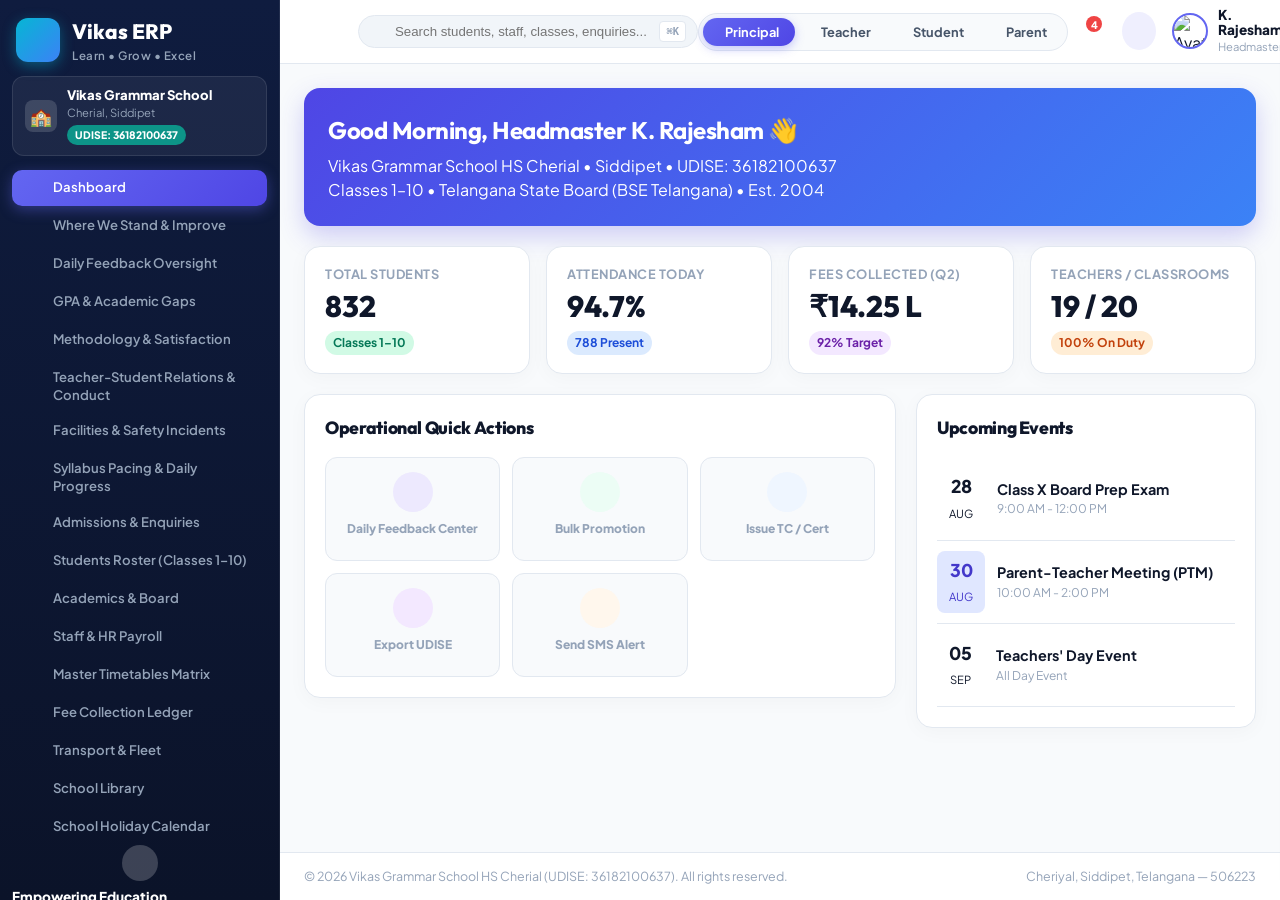
==== index.html @ a501b01e "feat: Add 11 institutional foundation pillars, daily multi-role feedback, and fix layout alignment" ====
<!DOCTYPE html>
<html lang="en">
<head>
  <meta charset="UTF-8">
  <meta name="viewport" content="width=device-width, initial-scale=1.0">
  <title>Vikas ERP — Vikas Grammar School HS Cherial</title>
  
  <!-- Modern Fonts: Outfit for Headings + Plus Jakarta Sans for UI -->
  <link rel="preconnect" href="https://fonts.googleapis.com">
  <link rel="preconnect" href="https://fonts.gstatic.com" crossorigin>
  <link href="https://fonts.googleapis.com/css2?family=Outfit:wght@500;600;700;800&family=Plus+Jakarta+Sans:wght@400;500;600;700;800&display=swap" rel="stylesheet">
  
  <!-- Lucide Icons -->
  <script src="https://unpkg.com/lucide@latest"></script>
  
  <!-- Custom Application Stylesheet -->
  <link rel="stylesheet" href="css/styles.css">
</head>
<body class="theme-light role-principal">

  <div class="app-container">

    <!-- LEFT SIDEBAR (DARK THEME ACCORDING TO MOCKUP) -->
    <aside class="sidebar" id="sidebar">
      
      <!-- BRAND LOGO HEADER -->
      <div class="sidebar-header">
        <div class="brand">
          <div class="brand-logo">
            <i data-lucide="graduation-cap"></i>
          </div>
          <div>
            <div class="brand-title">
              <span class="brand-name">Vikas ERP</span>
            </div>
            <div class="brand-sub">Learn • Grow • Excel</div>
          </div>
        </div>
      </div>

      <!-- SCHOOL PROFILE MINI CARD -->
      <div class="sidebar-school-card">
        <div style="display:flex; align-items:center; gap:10px;">
          <div class="school-avatar-icon">🏫</div>
          <div>
            <div class="school-card-title">Vikas Grammar School</div>
            <div class="school-card-sub">Cherial, Siddipet</div>
            <div class="school-udise-badge">UDISE: 36182100637</div>
          </div>
        </div>
      </div>

      <!-- SIDEBAR NAV LIST -->
      <div class="sidebar-menu">
        <ul class="nav-list" id="sidebarNavList">
          <!-- Dynamically Populated by js/app.js based on role -->
        </ul>
      </div>

      <!-- SIDEBAR BOTTOM WIDGET CARD -->
      <div class="sidebar-widget-banner">
        <div class="widget-banner-icon"><i data-lucide="graduation-cap"></i></div>
        <div class="widget-banner-title">Empowering Education</div>
        <div class="widget-banner-sub">For a Brighter Tomorrow</div>
      </div>

      <!-- SIDEBAR FOOTER THEME TOGGLE -->
      <div class="sidebar-footer">
        <div class="theme-toggle-pill">
          <button id="themeLightBtn" class="theme-btn active"><i data-lucide="sun"></i> Light</button>
          <button id="themeDarkBtn" class="theme-btn"><i data-lucide="moon"></i> Dark</button>
        </div>
      </div>

    </aside>

    <!-- MAIN WRAPPER -->
    <div class="main-wrapper">

      <!-- TOP NAVBAR -->
      <header class="top-navbar">
        <div class="nav-left">
          <button id="sidebarCollapseBtn" class="icon-btn" title="Toggle Menu">
            <i data-lucide="menu"></i>
          </button>
          
          <div class="search-bar">
            <i data-lucide="search" class="search-icon"></i>
            <input type="text" id="globalSearchInput" placeholder="Search students, staff, classes, enquiries..." autocomplete="off">
            <kbd class="kbd-badge">⌘K</kbd>
          </div>
        </div>

        <!-- CENTER ROLE PERSONALITY SWITCHER -->
        <div class="role-personality-pills">
          <button class="role-pill active" data-role="principal"><i data-lucide="user-check"></i> Principal</button>
          <button class="role-pill" data-role="teacher"><i data-lucide="presentation"></i> Teacher</button>
          <button class="role-pill" data-role="student"><i data-lucide="gamepad-2"></i> Student</button>
          <button class="role-pill" data-role="parent"><i data-lucide="heart"></i> Parent</button>
        </div>

        <div class="nav-right">
          <div style="position:relative;">
            <button class="icon-btn notif-btn" id="notifBtn" title="Notifications">
              <i data-lucide="bell"></i>
              <span class="badge-dot" id="notifBadgeDot">4</span>
            </button>

            <!-- NOTIFICATION DROPDOWN MENU -->
            <div class="notif-dropdown" id="notifDropdown">
              <div class="notif-header" style="padding:14px 16px; border-bottom:1px solid var(--border-color); display:flex; justify-content:space-between; align-items:center; background:var(--bg-card-sub);">
                <div style="display:flex; align-items:center; gap:8px;">
                  <i data-lucide="bell" style="color:var(--indigo); width:16px; height:16px;"></i>
                  <h4 style="font-size:0.9rem; font-weight:800; margin:0;">Notifications</h4>
                </div>
                <button id="markAllReadBtn" style="font-size:0.75rem; color:var(--indigo); font-weight:700; background:none; border:none; cursor:pointer;">Mark all read</button>
              </div>
              <div class="notif-body" id="notifList" style="max-height:360px; overflow-y:auto; padding:8px 0;">
                <!-- Populated dynamically by JS -->
              </div>
              <div style="padding:10px 16px; text-align:center; border-top:1px solid var(--border-color); background:var(--bg-card-sub);">
                <span style="font-size:0.75rem; color:var(--text-muted); font-weight:600;">Vikas Grammar School Live Feed</span>
              </div>
            </div>
          </div>

          <button class="icon-btn ai-toggle-btn" id="openAiDrawerBtn" title="Vikas AI Copilot" style="background:rgba(99,102,241,0.1); color:var(--indigo);">
            <i data-lucide="bot"></i>
          </button>

          <div class="user-pill" id="userProfilePill">
            <img src="https://images.unsplash.com/photo-1534528741775-53994a69daeb?auto=format&fit=crop&w=120&q=80" alt="Avatar" class="user-avatar" id="userAvatar">
            <div class="user-info">
              <span class="user-name" id="userName">K. Rajesham</span>
              <span class="user-role" id="userRole">Headmaster</span>
            </div>
          </div>
        </div>
      </header>

      <!-- MAIN CONTENT VIEWPORT -->
      <main class="content-viewport" id="contentViewport">
        <!-- Rendered dynamically by js/app.js -->
      </main>

      <!-- FOOTER -->
      <footer class="app-footer">
        <div class="footer-left">
          © 2026 Vikas Grammar School HS Cherial (UDISE: 36182100637). All rights reserved.
        </div>
        <div class="footer-right">
          Cheriyal, Siddipet, Telangana — 506223
        </div>
      </footer>

    </div>

    <!-- AI COPILOT SIDE DRAWER -->
    <div class="ai-drawer-overlay" id="aiDrawerOverlay"></div>
    <aside class="ai-drawer" id="aiDrawer">
      <div class="ai-drawer-header">
        <div class="ai-title">
          <i data-lucide="bot"></i>
          <div>
            <h3>Vikas School AI Assistant</h3>
            <span>Siddipet District Intelligence</span>
          </div>
        </div>
        <button id="closeAiDrawerBtn" class="icon-btn"><i data-lucide="x"></i></button>
      </div>

      <div class="ai-drawer-body" id="aiChatBody">
        <div class="ai-message assistant">
          <p>Namaste Headmaster K. Rajesham! How can I assist you with Vikas Grammar School Cherial operations today?</p>
        </div>
      </div>

      <div class="ai-drawer-footer">
        <form id="aiPromptForm" class="ai-form">
          <input type="text" id="aiPromptInput" placeholder="Ask AI about student records or attendance..." autocomplete="off">
          <button type="submit" class="ai-send-btn"><i data-lucide="send"></i></button>
        </form>
      </div>
    </aside>

  </div>

  <!-- LOGIN & ROLE IDENTIFICATION PORTAL OVERLAY -->
  <div class="login-modal-overlay" id="loginModalOverlay">
    <div class="login-modal-card">

      <!-- LEFT BRANDING BANNER -->
      <div class="login-branding-panel">
        <div class="login-brand-header">
          <div class="login-brand-logo">
            <i data-lucide="graduation-cap"></i>
          </div>
          <div>
            <h2>Vikas ERP</h2>
            <p>School Operating System</p>
          </div>
        </div>

        <div class="login-hero-card">
          <div class="school-tag">🏫 UDISE: 36182100637</div>
          <h3>Vikas Grammar School HS Cherial</h3>
          <p>Cheriyal, Siddipet District, Telangana — 506223</p>

          <div class="login-features-list">
            <div class="feature-item">
              <i data-lucide="shield-check"></i>
              <span>Smart Role Detection by Registered Email</span>
            </div>
            <div class="feature-item">
              <i data-lucide="users"></i>
              <span>4 Role Workspaces: Principal, Teacher, Student & Parent</span>
            </div>
            <div class="feature-item">
              <i data-lucide="sparkles"></i>
              <span>Instant Dashboard Workspace Authorization</span>
            </div>
          </div>
        </div>

        <div class="login-footer-info">
          <span>Board of Secondary Education, Telangana (BSE)</span>
        </div>
      </div>

      <!-- RIGHT FORM PANEL -->
      <div class="login-form-panel">
        <div class="login-form-header">
          <h3>Welcome Back 👋</h3>
          <p>Sign in to your Vikas Grammar School ERP Workspace</p>
        </div>

        <!-- QUICK DEMO ACCOUNTS SELECTOR -->
        <div class="quick-demo-accounts">
          <div class="quick-title"><i data-lucide="zap"></i> Quick Demo Accounts (Click to Autofill):</div>
          <div class="demo-chips-grid">
            <button type="button" class="demo-chip active" data-email="principal@vikas.edu.in">
              <span class="chip-icon">👑</span>
              <span class="chip-text">Principal</span>
            </button>
            <button type="button" class="demo-chip" data-email="teacher@vikas.edu.in">
              <span class="chip-icon">👩‍🏫</span>
              <span class="chip-text">Teacher</span>
            </button>
            <button type="button" class="demo-chip" data-email="student@vikas.edu.in">
              <span class="chip-icon">🎓</span>
              <span class="chip-text">Student</span>
            </button>
            <button type="button" class="demo-chip" data-email="parent@vikas.edu.in">
              <span class="chip-icon">👨‍👩‍👧</span>
              <span class="chip-text">Parent</span>
            </button>
          </div>
        </div>

        <form id="loginForm" class="login-form">

          <!-- EMAIL INPUT -->
          <div class="form-group">
            <label for="loginEmailInput">Registered Email Address</label>
            <div class="input-with-icon">
              <i data-lucide="mail"></i>
              <input type="email" id="loginEmailInput" placeholder="e.g. principal@vikas.edu.in"
                value="principal@vikas.edu.in" required autocomplete="email">
            </div>
          </div>

          <!-- REAL-TIME ROLE DETECTION & CONFIRMATION BOX -->
          <div class="role-detection-box" id="roleDetectionBox">
            <div class="detection-badge" id="detectionBadge">👑 Principal Command Center</div>
            <div class="user-preview">
              <img src="https://images.unsplash.com/photo-1534528741775-53994a69daeb?auto=format&fit=crop&w=120&q=80"
                alt="Avatar" id="detectionAvatar">
              <div class="user-details">
                <div class="detected-name" id="detectionName">K. Rajesham</div>
                <div class="detected-sub" id="detectionSub">Headmaster & School Administrator</div>
              </div>
            </div>
            <div class="detection-status" id="detectionStatus">
              <i data-lucide="check-circle-2"></i> Verified School Account • Auto-assigned to <strong>Principal</strong> workspace
            </div>
          </div>

          <!-- UNREGISTERED CUSTOM ROLE SELECTOR -->
          <div class="form-group custom-role-group" id="customRoleGroup" style="display:none;">
            <label>Unregistered Email — Choose Role to Sign In:</label>
            <div class="role-selector-radios">
              <label class="radio-chip"><input type="radio" name="customRole" value="principal" checked> <span>👑 Principal</span></label>
              <label class="radio-chip"><input type="radio" name="customRole" value="teacher"> <span>👩‍🏫 Teacher</span></label>
              <label class="radio-chip"><input type="radio" name="customRole" value="student"> <span>🎓 Student</span></label>
              <label class="radio-chip"><input type="radio" name="customRole" value="parent"> <span>👨‍👩‍👧 Parent</span></label>
            </div>
          </div>

          <!-- PASSWORD INPUT -->
          <div class="form-group">
            <label for="loginPasswordInput">Password / Security PIN</label>
            <div class="input-with-icon">
              <i data-lucide="lock"></i>
              <input type="password" id="loginPasswordInput" value="vikas2026" placeholder="Enter password" required>
              <button type="button" class="toggle-password-btn" id="togglePasswordBtn"><i data-lucide="eye"></i></button>
            </div>
          </div>

          <div class="form-options">
            <label class="checkbox-label">
              <input type="checkbox" checked id="rememberMeCheckbox">
              <span>Remember this account</span>
            </label>
            <a href="#" class="forgot-link" onclick="event.preventDefault(); showToast('Password reset guidance sent to registered email!');">Forgot Password?</a>
          </div>

          <!-- SUBMIT BUTTON -->
          <button type="submit" class="login-submit-btn" id="loginSubmitBtn">
            <span>Sign In to ERP Workspace</span>
            <i data-lucide="arrow-right"></i>
          </button>

        </form>
      </div>

    </div>
  </div>

  <!-- USER PROFILE DETAILS & EDIT MODAL OVERLAY -->
  <div class="profile-modal-overlay" id="profileModalOverlay">
    <div class="profile-modal-card">
      
      <!-- MODAL HEADER COVER -->
      <div class="profile-cover-banner">
        <button type="button" class="profile-close-btn" id="closeProfileModalBtn" title="Close Profile">
          <i data-lucide="x"></i>
        </button>
        <div class="profile-cover-badge">🏫 Vikas Grammar School HS Cherial</div>
      </div>

      <!-- PROFILE HEADER INFO -->
      <div class="profile-header-main">
        <div class="profile-avatar-wrapper">
          <img src="https://images.unsplash.com/photo-1534528741775-53994a69daeb?auto=format&fit=crop&w=120&q=80" alt="Profile Avatar" id="modalProfileAvatar">
          <span class="avatar-edit-badge" title="Profile Avatar Photo"><i data-lucide="camera"></i></span>
        </div>
        <div class="profile-title-block">
          <div style="display:flex; align-items:center; gap:10px;">
            <h2 id="modalProfileName">K. Rajesham</h2>
            <span class="badge-role-tag" id="modalProfileRoleBadge">👑 Principal</span>
          </div>
          <p id="modalProfileDesignation">Headmaster & School Administrator</p>
          <div class="profile-meta-tags">
            <span id="modalProfileEmailTag"><i data-lucide="mail"></i> principal@vikas.edu.in</span>
            <span id="modalProfilePhoneTag"><i data-lucide="phone"></i> +91 98480 99887</span>
            <span id="modalProfileIdTag"><i data-lucide="id-card"></i> ID: EMP-VG-001</span>
          </div>
        </div>
      </div>

      <!-- PROFILE FORM BODY -->
      <form id="profileForm" class="profile-form-body">
        
        <div class="profile-form-grid">
          
          <div class="profile-form-group">
            <label for="profileNameInput">Full Name</label>
            <div class="input-with-icon">
              <i data-lucide="user"></i>
              <input type="text" id="profileNameInput" required placeholder="Enter full name">
            </div>
          </div>

          <div class="profile-form-group">
            <label for="profileEmailInput">Official Email Address</label>
            <div class="input-with-icon">
              <i data-lucide="mail"></i>
              <input type="email" id="profileEmailInput" required placeholder="Enter official email">
            </div>
          </div>

          <div class="profile-form-group">
            <label for="profilePhoneInput">Contact Phone Number</label>
            <div class="input-with-icon">
              <i data-lucide="phone"></i>
              <input type="text" id="profilePhoneInput" required placeholder="Enter phone number">
            </div>
          </div>

          <div class="profile-form-group">
            <label for="profileIdInput" id="profileIdLabel">Roll Number / Employee ID</label>
            <div class="input-with-icon">
              <i data-lucide="id-card"></i>
              <input type="text" id="profileIdInput" placeholder="Enter ID or Roll No">
            </div>
          </div>

          <div class="profile-form-group">
            <label for="profilePenInput">PEN ID / State Reg. Reference</label>
            <div class="input-with-icon">
              <i data-lucide="file-text"></i>
              <input type="text" id="profilePenInput" placeholder="Enter PEN ID">
            </div>
          </div>

          <div class="profile-form-group">
            <label for="profileClassInput">Class / Department / Workspace</label>
            <div class="input-with-icon">
              <i data-lucide="book-open"></i>
              <input type="text" id="profileClassInput" placeholder="Enter class or department">
            </div>
          </div>

          <div class="profile-form-group">
            <label for="profileBloodGroupInput">Blood Group</label>
            <div class="input-with-icon">
              <i data-lucide="heart"></i>
              <input type="text" id="profileBloodGroupInput" placeholder="e.g. O+, B+, A+">
            </div>
          </div>

          <div class="profile-form-group">
            <label for="profileEmergencyInput">Emergency Contact Details</label>
            <div class="input-with-icon">
              <i data-lucide="shield-alert"></i>
              <input type="text" id="profileEmergencyInput" placeholder="Enter emergency contact name & phone">
            </div>
          </div>

          <div class="profile-form-group full-width">
            <label for="profileAddressInput">Residential Address</label>
            <div class="input-with-icon">
              <i data-lucide="map-pin"></i>
              <input type="text" id="profileAddressInput" placeholder="Enter residential address">
            </div>
          </div>

          <div class="profile-form-group full-width">
            <label for="profileAvatarInput">Profile Picture Image URL</label>
            <div class="input-with-icon">
              <i data-lucide="image"></i>
              <input type="url" id="profileAvatarInput" placeholder="Enter image URL for avatar">
            </div>
          </div>

        </div>

        <div class="profile-modal-footer">
          <button type="button" class="btn-cancel" id="cancelProfileBtn">Cancel</button>
          <button type="submit" class="btn-save-profile" id="saveProfileBtn">
            <i data-lucide="check"></i> Save Profile Details
          </button>
        </div>

      </form>

    </div>
  </div>

  <script src="js/data.js"></script>
  <script src="js/app.js"></script>
</body>
</html>
---- css/styles.css ----
/* ==========================================================================
   EDUPULSE SCHOOL OS v4.0 — VIKAS ERP EXACT MATCH STYLESHEET
   Matches exact mockup image layout, colors, dark sidebar & typography
   UDISE Code: 36182100637 | Vikas Grammar School HS Cherial, Telangana
   ========================================================================== */

:root {
  --bg-app: #f8fafc;
  --bg-sidebar: #0f1c3f;
  --bg-card: #ffffff;
  --bg-card-sub: #f8fafc;
  --bg-input: #f1f5f9;
  --border-color: #e2e8f0;
  --border-focus: #6366f1;

  --text-primary: #0f172a;
  --text-secondary: #475569;
  --text-muted: #94a3b8;

  --indigo: #6366f1;
  --indigo-dark: #4f46e5;
  --purple: #a855f7;
  --cyan: #06b6d4;
  --emerald: #10b981;
  --amber: #f59e0b;
  --rose: #ef4444;

  --shadow-sm: 0 1px 3px rgba(0, 0, 0, 0.05);
  --shadow-card: 0 4px 20px rgba(0, 0, 0, 0.03);
  --shadow-lg: 0 10px 30px rgba(0, 0, 0, 0.12);

  --radius-sm: 8px;
  --radius-md: 12px;
  --radius-lg: 16px;
  --radius-xl: 20px;
}

body.theme-dark {
  --bg-app: #090d16;
  --bg-sidebar: #0b1328;
  --bg-card: #111827;
  --bg-card-sub: #1f2937;
  --bg-input: #1f2937;
  --border-color: rgba(255, 255, 255, 0.08);

  --text-primary: #ffffff;
  --text-secondary: #cbd5e1;
  --text-muted: #64748b;

  --shadow-card: 0 4px 20px rgba(0, 0, 0, 0.3);
}

/* STRICT RESET */
*, *::before, *::after {
  margin: 0;
  padding: 0;
  box-sizing: border-box;
}

html, body {
  width: 100%;
  height: 100%;
  overflow-x: hidden;
}

body {
  font-family: 'Plus Jakarta Sans', system-ui, -apple-system, sans-serif;
  background-color: var(--bg-app);
  color: var(--text-primary);
  line-height: 1.5;
  -webkit-font-smoothing: antialiased;
}

button {
  -webkit-appearance: none;
  appearance: none;
  background: transparent;
  border: none;
  outline: none;
  font-family: inherit;
  cursor: pointer;
  color: inherit;
}

h1, h2, h3, h4, h5, h6 {
  font-family: 'Outfit', sans-serif;
  font-weight: 700;
  letter-spacing: -0.02em;
}

/* APP CONTAINER LAYOUT */
.app-container {
  display: flex;
  min-height: 100vh;
  width: 100%;
  overflow-x: hidden;
  position: relative;
}

/* SIDEBAR (DARK THEME EXACT MATCH) */
.sidebar {
  width: 280px;
  min-width: 280px;
  height: 100vh;
  background: linear-gradient(180deg, #0f1c3f 0%, #0b1329 100%);
  color: #ffffff;
  border-right: 1px solid rgba(255, 255, 255, 0.08);
  display: flex;
  flex-direction: column;
  justify-content: space-between;
  padding: 16px 12px;
  position: fixed;
  top: 0;
  left: 0;
  z-index: 100;
  overflow-y: auto;
  transition: transform 0.3s ease;
}

.sidebar.collapsed {
  transform: translateX(-280px);
}

.sidebar-header {
  margin-bottom: 12px;
  padding: 0 4px;
}

.brand {
  display: flex;
  align-items: center;
  gap: 12px;
}

.brand-logo {
  width: 44px;
  height: 44px;
  border-radius: 12px;
  background: linear-gradient(135deg, #06b6d4 0%, #3b82f6 100%);
  display: flex;
  align-items: center;
  justify-content: center;
  color: white;
  box-shadow: 0 4px 14px rgba(6, 182, 212, 0.4);
  font-size: 1.3rem;
}

.brand-title {
  display: flex;
  align-items: center;
  gap: 6px;
}

.brand-name {
  font-family: 'Outfit', sans-serif;
  font-weight: 800;
  font-size: 1.3rem;
  color: #ffffff;
}

.brand-sub {
  font-size: 0.72rem;
  color: #94a3b8;
  font-weight: 600;
  letter-spacing: 0.5px;
}

/* SIDEBAR SCHOOL PROFILE CARD */
.sidebar-school-card {
  background: rgba(255, 255, 255, 0.06);
  border: 1px solid rgba(255, 255, 255, 0.1);
  border-radius: var(--radius-md);
  padding: 10px 12px;
  margin-bottom: 14px;
}

.school-avatar-icon {
  width: 32px;
  height: 32px;
  border-radius: 8px;
  background: rgba(255, 255, 255, 0.15);
  display: flex;
  align-items: center;
  justify-content: center;
  font-size: 1.1rem;
}

.school-card-title {
  font-size: 0.82rem;
  font-weight: 800;
  color: #ffffff;
  line-height: 1.2;
}

.school-card-sub {
  font-size: 0.7rem;
  color: #94a3b8;
  margin-top: 1px;
}

.school-udise-badge {
  display: inline-block;
  font-size: 0.65rem;
  font-weight: 800;
  background: #0d9488;
  color: #ffffff;
  padding: 2px 8px;
  border-radius: 10px;
  margin-top: 4px;
}

/* SIDEBAR MENU & NAV LIST */
.sidebar-menu {
  flex: 1;
}

.nav-list {
  list-style: none;
  display: flex;
  flex-direction: column;
  gap: 2px;
}

.nav-btn {
  width: 100%;
  display: flex;
  align-items: flex-start;
  padding: 8px 12px;
  border-radius: 10px;
  background: transparent;
  border: none;
  color: #94a3b8;
  font-size: 0.83rem;
  font-weight: 600;
  cursor: pointer;
  transition: all 0.15s ease;
  text-align: left;
}

.nav-btn-left {
  display: flex;
  align-items: flex-start;
  gap: 11px;
  width: 100%;
  text-align: left;
}

.nav-btn-left i,
.nav-btn-left svg {
  width: 18px;
  height: 18px;
  min-width: 18px;
  min-height: 18px;
  color: #94a3b8;
  flex-shrink: 0;
  margin-top: 2px;
}

.nav-btn-left span {
  font-size: 0.82rem;
  line-height: 1.35;
  text-align: left;
  word-break: normal;
  white-space: normal;
  flex: 1;
}

.nav-btn:hover {
  background: rgba(255, 255, 255, 0.08);
  color: #ffffff;
}

.nav-btn.active {
  background: linear-gradient(135deg, #6366f1 0%, #4f46e5 100%);
  color: #ffffff !important;
  box-shadow: 0 4px 14px rgba(99, 102, 241, 0.4);
}

.nav-btn.active svg, .nav-btn.active i {
  color: #ffffff !important;
}
}

/* SIDEBAR BOTTOM WIDGET BANNER */
.sidebar-widget-banner {
  background: linear-gradient(135deg, #059669 0%, #0d9488 100%);
  border-radius: var(--radius-md);
  padding: 14px;
  margin: 14px 0 10px 0;
  color: #ffffff;
  box-shadow: 0 4px 14px rgba(16, 185, 129, 0.25);
  text-align: center;
}

.widget-banner-icon {
  width: 36px;
  height: 36px;
  border-radius: 50%;
  background: rgba(255, 255, 255, 0.2);
  display: flex;
  align-items: center;
  justify-content: center;
  margin: 0 auto 6px auto;
}

.widget-banner-title {
  font-weight: 800;
  font-size: 0.85rem;
}

.widget-banner-sub {
  font-size: 0.7rem;
  opacity: 0.85;
}

/* SIDEBAR FOOTER */
.sidebar-footer {
  padding-top: 8px;
  border-top: 1px solid rgba(255, 255, 255, 0.08);
}

.theme-toggle-pill {
  background: rgba(255, 255, 255, 0.08);
  padding: 3px;
  border-radius: 20px;
  display: flex;
  align-items: center;
}

.theme-btn {
  flex: 1;
  padding: 6px 10px;
  border-radius: 16px;
  font-size: 0.75rem;
  font-weight: 700;
  color: #94a3b8;
  display: flex;
  align-items: center;
  justify-content: center;
  gap: 6px;
  transition: all 0.2s ease;
}

.theme-btn.active {
  background: #ffffff;
  color: #0f172a;
  box-shadow: var(--shadow-sm);
}

/* MAIN WRAPPER */
.main-wrapper {
  margin-left: 280px;
  width: calc(100% - 280px);
  min-height: 100vh;
  display: flex;
  flex-direction: column;
  background-color: var(--bg-app);
  transition: margin-left 0.3s ease, width 0.3s ease;
  overflow-x: hidden;
}

.main-wrapper.expanded {
  margin-left: 0;
  width: 100%;
}

/* TOP NAVBAR */
.top-navbar {
  height: 64px;
  background-color: var(--bg-card);
  border-bottom: 1px solid var(--border-color);
  display: flex;
  align-items: center;
  justify-content: space-between;
  padding: 0 24px;
  width: 100%;
  flex-shrink: 0;
  position: relative;
  z-index: 10;
}

.nav-left {
  display: flex;
  align-items: center;
  gap: 16px;
}

.icon-btn {
  width: 38px;
  height: 38px;
  border-radius: 50%;
  display: flex;
  align-items: center;
  justify-content: center;
  color: var(--text-secondary);
  transition: background-color 0.15s ease;
  position: relative;
}

.icon-btn:hover {
  background-color: var(--bg-card-sub);
}

/* SEARCH BAR */
.search-bar {
  position: relative;
  width: 340px;
  display: flex;
  align-items: center;
}

.search-bar input {
  width: 100%;
  background-color: var(--bg-input);
  border: 1px solid var(--border-color);
  border-radius: 20px;
  padding: 8px 36px 8px 36px;
  color: var(--text-primary);
  font-size: 0.83rem;
  outline: none;
  transition: all 0.2s ease;
}

.search-bar input:focus {
  border-color: var(--indigo);
  box-shadow: 0 0 0 3px rgba(99, 102, 241, 0.15);
}

.search-icon {
  position: absolute;
  left: 12px;
  width: 16px;
  height: 16px;
  color: var(--text-muted);
}

.kbd-badge {
  position: absolute;
  right: 12px;
  background: var(--bg-card);
  border: 1px solid var(--border-color);
  border-radius: 4px;
  padding: 2px 6px;
  font-size: 0.65rem;
  color: var(--text-muted);
  font-weight: 700;
}

/* ROLE PERSONALITY SWITCHER PILLS */
.role-personality-pills {
  background-color: var(--bg-card-sub);
  padding: 4px;
  border-radius: 24px;
  display: flex;
  gap: 4px;
  border: 1px solid var(--border-color);
}

.role-pill {
  padding: 6px 16px;
  border-radius: 20px;
  font-size: 0.8rem;
  font-weight: 700;
  color: var(--text-secondary);
  display: flex;
  align-items: center;
  gap: 6px;
  transition: all 0.2s ease;
}

.role-pill.active {
  background: linear-gradient(135deg, #6366f1 0%, #4f46e5 100%);
  color: white;
  box-shadow: 0 3px 10px rgba(99, 102, 241, 0.35);
}

.nav-right {
  display: flex;
  align-items: center;
  gap: 16px;
}

.badge-dot {
  position: absolute;
  top: 4px;
  right: 4px;
  background-color: #ef4444;
  color: white;
  font-size: 0.65rem;
  font-weight: 800;
  width: 16px;
  height: 16px;
  border-radius: 50%;
  display: flex;
  align-items: center;
  justify-content: center;
}

.user-pill {
  display: flex;
  align-items: center;
  gap: 10px;
}

.user-avatar {
  width: 36px;
  height: 36px;
  border-radius: 50%;
  object-fit: cover;
  border: 2px solid var(--indigo);
}

.user-info {
  display: flex;
  flex-direction: column;
}

.user-name {
  font-size: 0.85rem;
  font-weight: 800;
  line-height: 1.1;
  color: var(--text-primary);
}

.user-role {
  font-size: 0.7rem;
  color: var(--text-muted);
}

/* CONTENT VIEWPORT */
.content-viewport {
  flex: 1;
  padding: 24px;
}

/* STATS GRID & METRIC CARDS */
.stats-grid-4 {
  display: grid;
  grid-template-columns: repeat(auto-fit, minmax(210px, 1fr));
  gap: 16px;
  margin-bottom: 20px;
}

.stat-card {
  background-color: var(--bg-card);
  border: 1px solid var(--border-color);
  border-radius: 16px;
  padding: 18px 20px;
  display: flex;
  flex-direction: column;
  justify-content: space-between;
  box-shadow: var(--shadow-card);
  transition: transform 0.2s ease, box-shadow 0.2s ease;
}

.stat-card:hover {
  transform: translateY(-2px);
  box-shadow: var(--shadow-lg);
}

.stat-title {
  font-size: 0.8rem;
  font-weight: 700;
  color: var(--text-muted);
  text-transform: uppercase;
  letter-spacing: 0.5px;
  margin-bottom: 4px;
}

.stat-value {
  font-family: 'Outfit', sans-serif;
  font-size: 1.85rem;
  font-weight: 800;
  color: var(--text-primary);
  line-height: 1.1;
  margin: 2px 0 8px 0;
}

.trend-badge {
  display: inline-flex;
  align-items: center;
  gap: 4px;
  font-size: 0.75rem;
  font-weight: 700;
  padding: 3px 8px;
  border-radius: 12px;
  width: fit-content;
}

.trend-up-green { background: #d1fae5; color: #047857; }
.trend-up-blue { background: #dbeafe; color: #1d4ed8; }
.trend-purple { background: #f3e8ff; color: #6b21a8; }
.trend-orange { background: #ffedd5; color: #c2410c; }

/* HERO CARD & QUICK ACTIONS */
.hero-school-card {
  background: linear-gradient(135deg, #4f46e5 0%, #3b82f6 100%);
  color: white;
  border-radius: 16px;
  padding: 24px;
  margin-bottom: 20px;
  box-shadow: 0 10px 25px rgba(79, 70, 229, 0.25);
}

.dashboard-main-grid {
  display: grid;
  grid-template-columns: 1fr 340px;
  gap: 20px;
  margin-bottom: 20px;
}

@media (max-width: 1100px) {
  .dashboard-main-grid {
    grid-template-columns: 1fr;
  }
}

.quick-cards-grid {
  display: grid;
  grid-template-columns: repeat(5, 1fr);
  gap: 12px;
}

@media (max-width: 1300px) {
  .quick-cards-grid {
    grid-template-columns: repeat(auto-fit, minmax(130px, 1fr));
  }
}

.quick-action-card {
  background: var(--bg-card-sub);
  border: 1px solid var(--border-color);
  border-radius: 12px;
  padding: 14px;
  display: flex;
  flex-direction: column;
  align-items: center;
  justify-content: center;
  gap: 8px;
  cursor: pointer;
  transition: all 0.2s ease;
}

.quick-action-card:hover {
  background: var(--bg-card);
  border-color: var(--indigo);
  transform: translateY(-2px);
}

.quick-icon-box {
  width: 40px;
  height: 40px;
  border-radius: 50%;
  display: flex;
  align-items: center;
  justify-content: center;
}

.quick-title {
  font-size: 0.78rem;
  font-weight: 700;
  color: var(--text-primary);
  text-align: center;
}

/* PANEL CARDS & METRIC TILES */
.panel-card {
  background-color: var(--bg-card);
  border: 1px solid var(--border-color);
  border-radius: 16px;
  padding: 20px;
  box-shadow: var(--shadow-card);
  position: relative;
}


.panel-header {
  display: flex;
  align-items: center;
  justify-content: space-between;
  margin-bottom: 16px;
}

.panel-title {
  font-size: 1.1rem;
  font-weight: 800;
  color: var(--text-primary);
}

/* BADGES & PILLS */
.badge {
  display: inline-flex;
  align-items: center;
  gap: 4px;
  padding: 4px 10px;
  border-radius: 20px;
  font-size: 0.75rem;
  font-weight: 700;
}

.badge-indigo { background-color: #e0e7ff; color: #4338ca; }
.badge-success { background-color: #d1fae5; color: #047857; }
.badge-warning { background-color: #fef3c7; color: #b45309; }
.badge-danger { background-color: #fee2e2; color: #b91c1c; }
.badge-info { background-color: #e0f2fe; color: #0369a1; }

/* DATA TABLES */
.table-container {
  width: 100%;
  overflow-x: auto;
}

.data-table {
  width: 100%;
  border-collapse: collapse;
  text-align: left;
  font-size: 0.88rem;
}

.data-table th {
  padding: 12px 14px;
  color: var(--text-muted);
  font-size: 0.78rem;
  font-weight: 700;
  text-transform: uppercase;
  background-color: var(--bg-card-sub);
  border-bottom: 1px solid var(--border-color);
}

.data-table td {
  padding: 12px 14px;
  border-bottom: 1px solid var(--border-color);
  vertical-align: middle;
}

.data-table tr:last-child td {
  border-bottom: none;
}

/* FOOTER */
.app-footer {
  padding: 14px 24px;
  border-top: 1px solid var(--border-color);
  background-color: var(--bg-card);
  font-size: 0.78rem;
  color: var(--text-muted);
  display: flex;
  justify-content: space-between;
  align-items: center;
}

/* NOTIFICATION DROPDOWN */
.notif-dropdown {
  position: absolute;
  top: 50px;
  right: 0;
  width: 380px;
  max-width: calc(100vw - 32px);
  background-color: var(--bg-card);
  border: 1px solid var(--border-color);
  border-radius: var(--radius-lg);
  box-shadow: 0 10px 30px rgba(0, 0, 0, 0.15);
  z-index: 500;
  display: none;
  overflow: hidden;
  animation: fadeIn 0.2s ease;
}

.notif-dropdown.active {
  display: block;
}

.notif-item {
  padding: 12px 16px;
  border-bottom: 1px solid var(--border-color);
  display: flex;
  gap: 12px;
  align-items: flex-start;
  transition: background-color 0.15s ease;
  cursor: pointer;
  width: 100%;
  box-sizing: border-box;
}

.notif-item:hover {
  background-color: var(--bg-card-sub);
}

.notif-item.unread {
  background-color: rgba(99, 102, 241, 0.05);
}

.notif-item-icon {
  width: 34px;
  height: 34px;
  border-radius: 50%;
  display: flex;
  align-items: center;
  justify-content: center;
  flex-shrink: 0;
}

.notif-item-content {
  flex: 1;
  min-width: 0; /* CRITICAL FOR FLEXBOX TEXT WRAPPING */
  word-wrap: break-word;
  overflow-wrap: break-word;
}

.notif-item-title {
  font-size: 0.85rem;
  font-weight: 700;
  color: var(--text-primary);
  margin-bottom: 2px;
  white-space: normal;
  word-break: break-word;
  line-height: 1.3;
}

.notif-item-msg {
  font-size: 0.78rem;
  color: var(--text-secondary);
  line-height: 1.4;
  white-space: normal;
  word-break: break-word;
}

.notif-item-time {
  font-size: 0.7rem;
  color: var(--text-muted);
  margin-top: 4px;
}


/* ==========================================================================
   LOGIN & PROFILE MODALS — MOBILE RESPONSIVE SCROLLING
   ========================================================================== */

.login-modal-overlay,
.profile-modal-overlay {
  position: fixed;
  top: 0;
  left: 0;
  width: 100vw;
  height: 100vh;
  background: rgba(15, 23, 42, 0.8);
  backdrop-filter: blur(8px);
  -webkit-backdrop-filter: blur(8px);
  z-index: 9999;
  display: flex;
  align-items: center;
  justify-content: center;
  padding: 20px 14px;
  overflow-y: auto; /* MANDATORY FOR MOBILE SCROLLING */
  -webkit-overflow-scrolling: touch;
  opacity: 0;
  visibility: hidden;
  transition: opacity 0.25s ease, visibility 0.25s ease;
}

.login-modal-overlay.active,
.profile-modal-overlay.active {
  opacity: 1;
  visibility: visible;
}

.login-modal-card {
  width: 100%;
  max-width: 920px;
  max-height: 90vh;
  background: var(--bg-card);
  border: 1px solid var(--border-color);
  border-radius: 24px;
  box-shadow: 0 25px 50px -12px rgba(0, 0, 0, 0.35);
  display: flex;
  overflow: hidden;
  margin: auto; /* Allows smooth vertical centering and scrolling */
}

/* LOGIN BRANDING PANEL */
.login-branding-panel {
  width: 40%;
  background: linear-gradient(180deg, #0f1c3f 0%, #0b1329 100%);
  color: white;
  padding: 32px 24px;
  display: flex;
  flex-direction: column;
  justify-content: space-between;
}

.login-brand-header {
  display: flex;
  align-items: center;
  gap: 12px;
}

.login-brand-logo {
  width: 44px;
  height: 44px;
  border-radius: 12px;
  background: linear-gradient(135deg, #06b6d4 0%, #3b82f6 100%);
  display: flex;
  align-items: center;
  justify-content: center;
  font-size: 1.3rem;
  color: white;
}

.login-hero-card {
  background: rgba(255, 255, 255, 0.06);
  border: 1px solid rgba(255, 255, 255, 0.12);
  border-radius: 16px;
  padding: 20px;
  margin: 20px 0;
}

.school-tag {
  font-size: 0.72rem;
  font-weight: 800;
  background: #0d9488;
  color: white;
  padding: 3px 10px;
  border-radius: 12px;
  display: inline-block;
  margin-bottom: 8px;
}

.login-hero-card h3 {
  font-size: 1.1rem;
  font-weight: 800;
  color: white;
  margin-bottom: 4px;
}

.login-hero-card p {
  font-size: 0.75rem;
  color: #94a3b8;
  margin-bottom: 16px;
}

.login-features-list {
  display: flex;
  flex-direction: column;
  gap: 10px;
}

.feature-item {
  display: flex;
  align-items: center;
  gap: 8px;
  font-size: 0.78rem;
  color: #cbd5e1;
}

.login-footer-info {
  font-size: 0.7rem;
  color: #64748b;
}

/* LOGIN FORM PANEL */
.login-form-panel {
  width: 60%;
  padding: 32px;
  overflow-y: auto; /* SCROLLING INSIDE FORM ON DESKTOP */
}

.login-form-header h3 {
  font-size: 1.5rem;
  font-weight: 800;
  color: var(--text-primary);
}

.login-form-header p {
  font-size: 0.85rem;
  color: var(--text-muted);
  margin-bottom: 20px;
}

/* QUICK DEMO ACCOUNTS */
.quick-demo-accounts {
  background: var(--bg-card-sub);
  border: 1px solid var(--border-color);
  border-radius: 14px;
  padding: 12px;
  margin-bottom: 20px;
}

.quick-title {
  font-size: 0.75rem;
  font-weight: 800;
  color: var(--text-muted);
  margin-bottom: 8px;
  display: flex;
  align-items: center;
  gap: 6px;
}

.demo-chips-grid {
  display: grid;
  grid-template-columns: repeat(4, 1fr);
  gap: 6px;
}

.demo-chip {
  padding: 8px 6px;
  border-radius: 10px;
  background: var(--bg-card);
  border: 1px solid var(--border-color);
  display: flex;
  align-items: center;
  justify-content: center;
  gap: 4px;
  font-size: 0.75rem;
  font-weight: 700;
  color: var(--text-secondary);
  cursor: pointer;
  transition: all 0.15s ease;
}

.demo-chip:hover, .demo-chip.active {
  border-color: var(--indigo);
  background: #e0e7ff;
  color: #4338ca;
}

/* FORM GROUPS */
.form-group {
  margin-bottom: 16px;
}

.form-group label {
  display: block;
  font-size: 0.82rem;
  font-weight: 700;
  color: var(--text-primary);
  margin-bottom: 6px;
}

.input-with-icon {
  position: relative;
  display: flex;
  align-items: center;
}

.input-with-icon i {
  position: absolute;
  left: 14px;
  width: 18px;
  height: 18px;
  color: var(--text-muted);
}

.input-with-icon input {
  width: 100%;
  padding: 12px 14px 12px 42px;
  border-radius: 12px;
  border: 1px solid var(--border-color);
  background: var(--bg-input);
  color: var(--text-primary);
  font-size: 0.88rem;
  font-weight: 600;
  outline: none;
  transition: border-color 0.2s ease;
}

.input-with-icon input:focus {
  border-color: var(--indigo);
}

.toggle-password-btn {
  position: absolute;
  right: 12px;
  background: none;
  border: none;
  color: var(--text-muted);
  cursor: pointer;
}

/* ROLE DETECTION BOX */
.role-detection-box {
  background: #f5f3ff;
  border: 1px solid #ddd6fe;
  border-radius: 14px;
  padding: 14px;
  margin-bottom: 16px;
}

.detection-badge {
  font-size: 0.78rem;
  font-weight: 800;
  color: #6d28d9;
  margin-bottom: 8px;
}

.user-preview {
  display: flex;
  align-items: center;
  gap: 12px;
  margin-bottom: 8px;
}

.user-preview img {
  width: 40px;
  height: 40px;
  border-radius: 50%;
  object-fit: cover;
  border: 2px solid #6366f1;
}

.detected-name {
  font-size: 0.9rem;
  font-weight: 800;
  color: var(--text-primary);
}

.detected-sub {
  font-size: 0.75rem;
  color: var(--text-muted);
}

.detection-status {
  font-size: 0.75rem;
  color: #047857;
  font-weight: 600;
  display: flex;
  align-items: center;
  gap: 4px;
}

.form-options {
  display: flex;
  justify-content: space-between;
  align-items: center;
  font-size: 0.8rem;
  margin-bottom: 20px;
}

.checkbox-label {
  display: flex;
  align-items: center;
  gap: 6px;
  color: var(--text-secondary);
  cursor: pointer;
}

.forgot-link {
  color: var(--indigo);
  font-weight: 700;
  text-decoration: none;
}

.login-submit-btn {
  width: 100%;
  padding: 14px;
  background: linear-gradient(135deg, #6366f1 0%, #4f46e5 100%);
  color: white;
  border-radius: 12px;
  font-weight: 800;
  font-size: 0.95rem;
  border: none;
  box-shadow: 0 4px 14px rgba(99, 102, 241, 0.4);
  display: flex;
  align-items: center;
  justify-content: center;
  gap: 8px;
  cursor: pointer;
  transition: opacity 0.2s ease;
}

.login-submit-btn:hover {
  opacity: 0.95;
}

/* PROFILE MODAL CARD */
.profile-modal-card {
  width: 100%;
  max-width: 800px;
  max-height: 90vh;
  background: var(--bg-card);
  border-radius: 24px;
  overflow: hidden;
  margin: auto;
  display: flex;
  flex-direction: column;
}

.profile-cover-banner {
  height: 100px;
  background: linear-gradient(135deg, #4f46e5 0%, #3b82f6 100%);
  position: relative;
  padding: 16px;
}

.profile-close-btn {
  position: absolute;
  top: 14px;
  right: 14px;
  width: 32px;
  height: 32px;
  border-radius: 50%;
  background: rgba(255, 255, 255, 0.2);
  color: white;
  display: flex;
  align-items: center;
  justify-content: center;
  border: none;
  cursor: pointer;
}

.profile-cover-badge {
  font-size: 0.75rem;
  font-weight: 800;
  color: white;
  background: rgba(0, 0, 0, 0.2);
  padding: 4px 12px;
  border-radius: 12px;
  display: inline-block;
}

.profile-header-main {
  padding: 0 24px 16px 24px;
  display: flex;
  gap: 20px;
  margin-top: -36px;
  border-bottom: 1px solid var(--border-color);
}

.profile-avatar-wrapper {
  position: relative;
  flex-shrink: 0;
}

.profile-avatar-wrapper img {
  width: 80px;
  height: 80px;
  border-radius: 50%;
  border: 4px solid var(--bg-card);
  object-fit: cover;
}

.avatar-edit-badge {
  position: absolute;
  bottom: 4px;
  right: 4px;
  width: 26px;
  height: 26px;
  border-radius: 50%;
  background: var(--indigo);
  color: white;
  display: flex;
  align-items: center;
  justify-content: center;
  font-size: 0.75rem;
}

.profile-title-block {
  margin-top: 38px;
}

.profile-title-block h2 {
  font-size: 1.4rem;
  font-weight: 800;
}

.badge-role-tag {
  font-size: 0.75rem;
  font-weight: 800;
  background: #e0e7ff;
  color: #4338ca;
  padding: 2px 10px;
  border-radius: 12px;
}

.profile-meta-tags {
  display: flex;
  gap: 14px;
  font-size: 0.78rem;
  color: var(--text-muted);
  margin-top: 6px;
  flex-wrap: wrap;
}

.profile-form-body {
  padding: 20px 24px;
  overflow-y: auto;
}

.profile-form-grid {
  display: grid;
  grid-template-columns: 1fr 1fr;
  gap: 14px;
}

.profile-form-group.full-width {
  grid-column: span 2;
}

.profile-modal-footer {
  display: flex;
  justify-content: flex-end;
  gap: 12px;
  margin-top: 20px;
  padding-top: 16px;
  border-top: 1px solid var(--border-color);
}

.btn-cancel {
  padding: 10px 20px;
  border-radius: 10px;
  background: var(--bg-card-sub);
  color: var(--text-secondary);
  font-weight: 700;
  border: 1px solid var(--border-color);
  cursor: pointer;
}

.btn-save-profile {
  padding: 10px 22px;
  border-radius: 10px;
  background: #10b981;
  color: white;
  font-weight: 800;
  border: none;
  cursor: pointer;
  display: flex;
  align-items: center;
  gap: 6px;
}

/* ==========================================================================
   RESPONSIVE MOBILE SCROLLING FIX FOR LOGIN & PROFILE MODALS
   ========================================================================== */
@media (max-width: 768px) {
  .login-modal-overlay,
  .profile-modal-overlay {
    padding: 12px 10px !important;
    align-items: flex-start !important; /* CRITICAL: PLACES MODAL TOP AT TOP OF SCREEN FOR NATURAL DOWNWARDS SCROLLING */
  }

  .login-modal-card {
    flex-direction: column !important;
    max-height: none !important; /* DISABLE HEIGHT CAP ON MOBILE */
    height: auto !important;
    overflow-y: visible !important;
    margin-top: 10px !important;
    margin-bottom: 30px !important;
    border-radius: 18px !important;
  }

  .login-branding-panel {
    width: 100% !important;
    padding: 20px 16px !important;
  }

  .login-form-panel {
    width: 100% !important;
    padding: 20px 16px !important;
    overflow-y: visible !important;
  }

  .demo-chips-grid {
    grid-template-columns: 1fr 1fr !important;
  }

  .profile-modal-card {
    max-height: none !important;
    height: auto !important;
    margin-top: 10px !important;
    margin-bottom: 30px !important;
  }

  .profile-form-grid {
    grid-template-columns: 1fr !important;
  }

  .profile-form-group.full-width {
    grid-column: span 1 !important;
  }

  .profile-header-main {
    flex-direction: column;
    align-items: flex-start;
    gap: 10px;
  }

  .profile-title-block {
    margin-top: 0 !important;
  }
}

/* ==========================================================================
   FEEDBACK ECOSYSTEM STYLES (STUDENT, TEACHER, PARENT, PRINCIPAL)
   ========================================================================== */

.feedback-tabs {
  display: flex;
  gap: 10px;
  background: var(--bg-card-sub);
  padding: 6px;
  border-radius: var(--radius-md);
  border: 1px solid var(--border-color);
  margin-bottom: 20px;
  flex-wrap: wrap;
}

.feedback-tab-btn {
  display: flex;
  align-items: center;
  gap: 8px;
  padding: 10px 20px;
  font-size: 0.88rem;
  font-weight: 700;
  border-radius: 10px;
  color: var(--text-secondary);
  transition: all 0.2s ease;
  cursor: pointer;
}

.feedback-tab-btn:hover {
  color: var(--text-primary);
  background: rgba(99, 102, 241, 0.08);
}

.feedback-tab-btn.active {
  background: var(--indigo);
  color: #ffffff;
  box-shadow: 0 4px 12px rgba(99, 102, 241, 0.3);
}

/* Star Rating Picker */
.star-rating-picker {
  display: inline-flex;
  gap: 6px;
  align-items: center;
}

.star-btn {
  background: none;
  border: none;
  font-size: 1.6rem;
  color: #cbd5e1;
  cursor: pointer;
  transition: transform 0.15s ease, color 0.15s ease;
  line-height: 1;
  padding: 2px;
}

.star-btn:hover {
  transform: scale(1.25);
  color: #f59e0b;
}

.star-btn.selected {
  color: #f59e0b;
  text-shadow: 0 2px 8px rgba(245, 158, 11, 0.4);
}

.star-rating-display {
  display: inline-flex;
  gap: 2px;
  color: #f59e0b;
  font-size: 0.95rem;
}

/* Feedback Cards */
.feedback-card {
  background: var(--bg-card);
  border: 1px solid var(--border-color);
  border-radius: var(--radius-lg);
  padding: 20px;
  margin-bottom: 16px;
  transition: transform 0.2s ease, box-shadow 0.2s ease;
  position: relative;
  overflow: hidden;
}

.feedback-card:hover {
  transform: translateY(-2px);
  box-shadow: var(--shadow-lg);
}

.feedback-card.highlight-student {
  border-left: 5px solid var(--indigo);
}

.feedback-card.highlight-parent-ack {
  border-left: 5px solid var(--emerald);
}

.feedback-card.highlight-doubt {
  border-left: 5px solid var(--amber);
}

.feedback-card-header {
  display: flex;
  justify-content: space-between;
  align-items: flex-start;
  gap: 16px;
  margin-bottom: 14px;
  flex-wrap: wrap;
}

.feedback-user-info {
  display: flex;
  align-items: center;
  gap: 12px;
}

.feedback-avatar {
  width: 44px;
  height: 44px;
  border-radius: 12px;
  object-fit: cover;
  border: 2px solid var(--indigo);
}

.feedback-avatar-icon {
  width: 44px;
  height: 44px;
  border-radius: 12px;
  background: linear-gradient(135deg, #e0e7ff 0%, #c7d2fe 100%);
  color: var(--indigo);
  display: flex;
  align-items: center;
  justify-content: center;
  font-size: 1.25rem;
}

.feedback-meta-badges {
  display: flex;
  align-items: center;
  gap: 8px;
  flex-wrap: wrap;
}

.feedback-pill {
  font-size: 0.75rem;
  font-weight: 700;
  padding: 4px 10px;
  border-radius: 20px;
  display: inline-flex;
  align-items: center;
  gap: 4px;
}

.pill-indigo { background: #e0e7ff; color: #4338ca; }
.pill-emerald { background: #d1fae5; color: #047857; }
.pill-amber { background: #fef3c7; color: #b45309; }
.pill-rose { background: #ffe4e6; color: #be123c; }
.pill-blue { background: #dbeafe; color: #1d4ed8; }

body.theme-dark .pill-indigo { background: rgba(99, 102, 241, 0.2); color: #a5b4fc; }
body.theme-dark .pill-emerald { background: rgba(16, 185, 129, 0.2); color: #6ee7b7; }
body.theme-dark .pill-amber { background: rgba(245, 158, 11, 0.2); color: #fcd34d; }
body.theme-dark .pill-rose { background: rgba(239, 68, 68, 0.2); color: #fca5a5; }
body.theme-dark .pill-blue { background: rgba(59, 130, 246, 0.2); color: #93c5fd; }

.feedback-body-grid {
  display: grid;
  grid-template-columns: repeat(auto-fit, minmax(280px, 1fr));
  gap: 12px;
  margin: 14px 0;
}

.feedback-content-box {
  background: var(--bg-card-sub);
  border: 1px solid var(--border-color);
  border-radius: var(--radius-sm);
  padding: 12px 14px;
}

.feedback-label {
  font-size: 0.72rem;
  text-transform: uppercase;
  font-weight: 800;
  letter-spacing: 0.05em;
  color: var(--text-muted);
  margin-bottom: 4px;
  display: flex;
  align-items: center;
  gap: 6px;
}

.feedback-text {
  font-size: 0.88rem;
  color: var(--text-primary);
  line-height: 1.45;
}

/* Parent reply quote */
.parent-reply-box {
  background: linear-gradient(135deg, #ecfdf5 0%, #f0fdf4 100%);
  border: 1px solid #a7f3d0;
  border-radius: var(--radius-sm);
  padding: 14px 16px;
  margin-top: 12px;
}

body.theme-dark .parent-reply-box {
  background: rgba(16, 185, 129, 0.1);
  border-color: rgba(16, 185, 129, 0.3);
}

.parent-reply-header {
  display: flex;
  justify-content: space-between;
  align-items: center;
  font-size: 0.78rem;
  font-weight: 700;
  color: #047857;
  margin-bottom: 4px;
}

body.theme-dark .parent-reply-header {
  color: #34d399;
}

/* Student Doubt Box */
.doubt-alert-box {
  background: #fffbeb;
  border: 1px solid #fde68a;
  border-radius: var(--radius-sm);
  padding: 12px 14px;
  margin-top: 10px;
}

body.theme-dark .doubt-alert-box {
  background: rgba(245, 158, 11, 0.12);
  border-color: rgba(245, 158, 11, 0.28);
}

/* Principal Note Box */
.principal-note-box {
  background: #f5f3ff;
  border: 1px solid #ddd6fe;
  border-radius: var(--radius-sm);
  padding: 12px 14px;
  margin-top: 10px;
}

body.theme-dark .principal-note-box {
  background: rgba(99, 102, 241, 0.12);
  border-color: rgba(99, 102, 241, 0.28);
}

/* Filter Bar */
.feedback-filter-bar {
  display: flex;
  align-items: center;
  gap: 12px;
  flex-wrap: wrap;
  background: var(--bg-card);
  padding: 14px 18px;
  border-radius: var(--radius-md);
  border: 1px solid var(--border-color);
  margin-bottom: 20px;
}

.filter-select {
  padding: 8px 14px;
  font-size: 0.85rem;
  font-weight: 600;
  border-radius: 8px;
  border: 1px solid var(--border-color);
  background: var(--bg-card-sub);
  color: var(--text-primary);
  outline: none;
  cursor: pointer;
}

.filter-select:focus {
  border-color: var(--indigo);
}

/* ==========================================================================
   11 INSTITUTIONAL FOUNDATION PILLARS STYLING
   ========================================================================== */

/* Benchmark & Where We Stand */
.benchmark-grid {
  display: grid;
  grid-template-columns: repeat(auto-fit, minmax(320px, 1fr));
  gap: 16px;
  margin-bottom: 24px;
}

.benchmark-card {
  background: var(--bg-card);
  border: 1px solid var(--border-color);
  border-radius: var(--radius-md);
  padding: 18px 20px;
  box-shadow: var(--shadow-sm);
  transition: transform 0.2s ease, box-shadow 0.2s ease;
}

.benchmark-card:hover {
  transform: translateY(-2px);
  box-shadow: var(--shadow-md);
}

.benchmark-bar-track {
  width: 100%;
  height: 10px;
  background: var(--bg-card-sub);
  border-radius: 999px;
  overflow: hidden;
  margin: 10px 0 6px 0;
  display: flex;
}

.benchmark-bar-fill {
  height: 100%;
  border-radius: 999px;
  transition: width 0.6s cubic-bezier(0.4, 0, 0.2, 1);
}

/* Conduct 3-Way Grid (Co-students, Teachers, Overall) */
.conduct-3way-grid {
  display: grid;
  grid-template-columns: repeat(3, 1fr);
  gap: 12px;
  margin: 12px 0;
}

@media (max-width: 900px) {
  .conduct-3way-grid {
    grid-template-columns: 1fr;
  }
}

.conduct-box {
  background: var(--bg-card-sub);
  border: 1px solid var(--border-color);
  border-radius: var(--radius-sm);
  padding: 12px 14px;
  display: flex;
  flex-direction: column;
  justify-content: space-between;
}

.conduct-box.co-students {
  border-left: 4px solid var(--blue);
}

.conduct-box.teachers {
  border-left: 4px solid var(--indigo);
}

.conduct-box.overall {
  border-left: 4px solid var(--emerald);
}

/* GPA & Learning Gap Plugging */
.gap-plugging-card {
  background: var(--bg-card);
  border: 1px solid var(--border-color);
  border-radius: var(--radius-md);
  padding: 18px;
  margin-bottom: 14px;
  border-left: 5px solid var(--indigo);
}

.gap-remedy-alert {
  background: #fffbeb;
  border: 1px solid #fef3c7;
  border-radius: var(--radius-sm);
  padding: 10px 14px;
  margin-top: 10px;
}

body.theme-dark .gap-remedy-alert {
  background: rgba(245, 158, 11, 0.12);
  border-color: rgba(245, 158, 11, 0.25);
}

.gap-tag {
  display: inline-flex;
  align-items: center;
  gap: 4px;
  font-size: 0.75rem;
  font-weight: 700;
  padding: 3px 10px;
  border-radius: 999px;
}

.gap-tag-active {
  background: #fee2e2;
  color: #991b1b;
}

.gap-tag-plugged {
  background: #d1fae5;
  color: #065f46;
}

body.theme-dark .gap-tag-active {
  background: rgba(239, 68, 68, 0.2);
  color: #fca5a5;
}

body.theme-dark .gap-tag-plugged {
  background: rgba(16, 185, 129, 0.2);
  color: #6ee7b7;
}

/* Facilities & Hygiene Grid */
.facility-grid {
  display: grid;
  grid-template-columns: repeat(auto-fit, minmax(300px, 1fr));
  gap: 16px;
  margin-bottom: 24px;
}

.facility-card {
  background: var(--bg-card);
  border: 1px solid var(--border-color);
  border-radius: var(--radius-md);
  padding: 18px 20px;
  position: relative;
  overflow: hidden;
}

.facility-card::before {
  content: '';
  position: absolute;
  top: 0;
  left: 0;
  right: 0;
  height: 4px;
  background: linear-gradient(90deg, #10b981, #06b6d4);
}

/* Incident Severity Badges */
.incident-card {
  background: var(--bg-card);
  border: 1px solid var(--border-color);
  border-radius: var(--radius-md);
  padding: 18px 20px;
  margin-bottom: 14px;
}

.incident-card.sev-critical { border-left: 5px solid #ef4444; }
.incident-card.sev-high { border-left: 5px solid #f97316; }
.incident-card.sev-medium { border-left: 5px solid #f59e0b; }
.incident-card.sev-low { border-left: 5px solid #10b981; }

.sev-pill {
  font-size: 0.72rem;
  font-weight: 800;
  text-transform: uppercase;
  padding: 3px 10px;
  border-radius: 999px;
  display: inline-flex;
  align-items: center;
  gap: 4px;
}

.sev-pill.low { background: #d1fae5; color: #047857; }
.sev-pill.medium { background: #fef3c7; color: #b45309; }
.sev-pill.high { background: #ffedd5; color: #c2410c; }
.sev-pill.critical { background: #fee2e2; color: #991b1b; }

body.theme-dark .sev-pill.low { background: rgba(16, 185, 129, 0.2); color: #6ee7b7; }
body.theme-dark .sev-pill.medium { background: rgba(245, 158, 11, 0.2); color: #fcd34d; }
body.theme-dark .sev-pill.high { background: rgba(249, 115, 22, 0.2); color: #fdba74; }
body.theme-dark .sev-pill.critical { background: rgba(239, 68, 68, 0.2); color: #fca5a5; }

/* Action Plan Roadmap Rows */
.action-item-card {
  background: var(--bg-card);
  border: 1px solid var(--border-color);
  border-radius: var(--radius-md);
  padding: 16px 20px;
  margin-bottom: 12px;
  display: flex;
  flex-direction: column;
  gap: 8px;
}

.action-header-row {
  display: flex;
  justify-content: space-between;
  align-items: center;
  flex-wrap: wrap;
  gap: 8px;
}

/* Class Syllabus Pacing Timeline */
.pacing-diary-card {
  background: var(--bg-card);
  border: 1px solid var(--border-color);
  border-radius: var(--radius-md);
  padding: 16px 20px;
  margin-bottom: 14px;
}

.period-badge-tag {
  background: #e0e7ff;
  color: #4338ca;
  font-weight: 700;
  font-size: 0.75rem;
  padding: 4px 10px;
  border-radius: 6px;
  white-space: nowrap;
}

body.theme-dark .period-badge-tag {
  background: rgba(99, 102, 241, 0.2);
  color: #a5b4fc;
}

/* ==========================================================================
   AI COPILOT SIDE DRAWER (OFF-CANVAS OVERLAY - DOES NOT SQUEEZE CONTENT)
   ========================================================================== */
.ai-drawer-overlay {
  position: fixed;
  top: 0;
  left: 0;
  width: 100vw;
  height: 100vh;
  background: rgba(15, 23, 42, 0.45);
  backdrop-filter: blur(4px);
  z-index: 999;
  opacity: 0;
  pointer-events: none;
  transition: opacity 0.3s ease;
}

.ai-drawer-overlay.active {
  opacity: 1;
  pointer-events: auto;
}

.ai-drawer {
  position: fixed;
  top: 0;
  right: -420px;
  width: 380px;
  max-width: 90vw;
  height: 100vh;
  background: var(--bg-card);
  border-left: 1px solid var(--border-color);
  box-shadow: -10px 0 30px rgba(0, 0, 0, 0.2);
  z-index: 1000;
  display: flex;
  flex-direction: column;
  transition: right 0.3s cubic-bezier(0.4, 0, 0.2, 1);
}

.ai-drawer.active {
  right: 0;
}

.ai-drawer-header {
  padding: 16px 20px;
  border-bottom: 1px solid var(--border-color);
  display: flex;
  justify-content: space-between;
  align-items: center;
  background: var(--bg-card-sub);
}

.ai-title {
  display: flex;
  align-items: center;
  gap: 12px;
}

.ai-title i, .ai-title svg {
  width: 24px;
  height: 24px;
  color: var(--indigo);
}

.ai-title h3 {
  font-size: 0.95rem;
  font-weight: 800;
  color: var(--text-primary);
  margin: 0;
}

.ai-title span {
  font-size: 0.72rem;
  color: var(--text-muted);
  display: block;
}

.ai-drawer-body {
  flex: 1;
  overflow-y: auto;
  padding: 18px;
  display: flex;
  flex-direction: column;
  gap: 12px;
}

.ai-message {
  padding: 12px 14px;
  border-radius: 12px;
  font-size: 0.85rem;
  line-height: 1.5;
  max-width: 88%;
}

.ai-message.assistant {
  background: var(--bg-card-sub);
  border: 1px solid var(--border-color);
  color: var(--text-primary);
  align-self: flex-start;
  border-bottom-left-radius: 4px;
}

.ai-message.user {
  background: var(--indigo);
  color: white;
  align-self: flex-end;
  border-bottom-right-radius: 4px;
}

.ai-drawer-footer {
  padding: 14px 16px;
  border-top: 1px solid var(--border-color);
  background: var(--bg-card);
}

.ai-form {
  display: flex;
  align-items: center;
  gap: 8px;
}

.ai-form input {
  flex: 1;
  padding: 10px 14px;
  border-radius: 20px;
  border: 1px solid var(--border-color);
  background: var(--bg-card-sub);
  color: var(--text-primary);
  font-size: 0.83rem;
  outline: none;
}

.ai-send-btn {
  width: 38px;
  height: 38px;
  border-radius: 50%;
  background: var(--indigo);
  color: white;
  border: none;
  display: flex;
  align-items: center;
  justify-content: center;
  cursor: pointer;
  flex-shrink: 0;
}
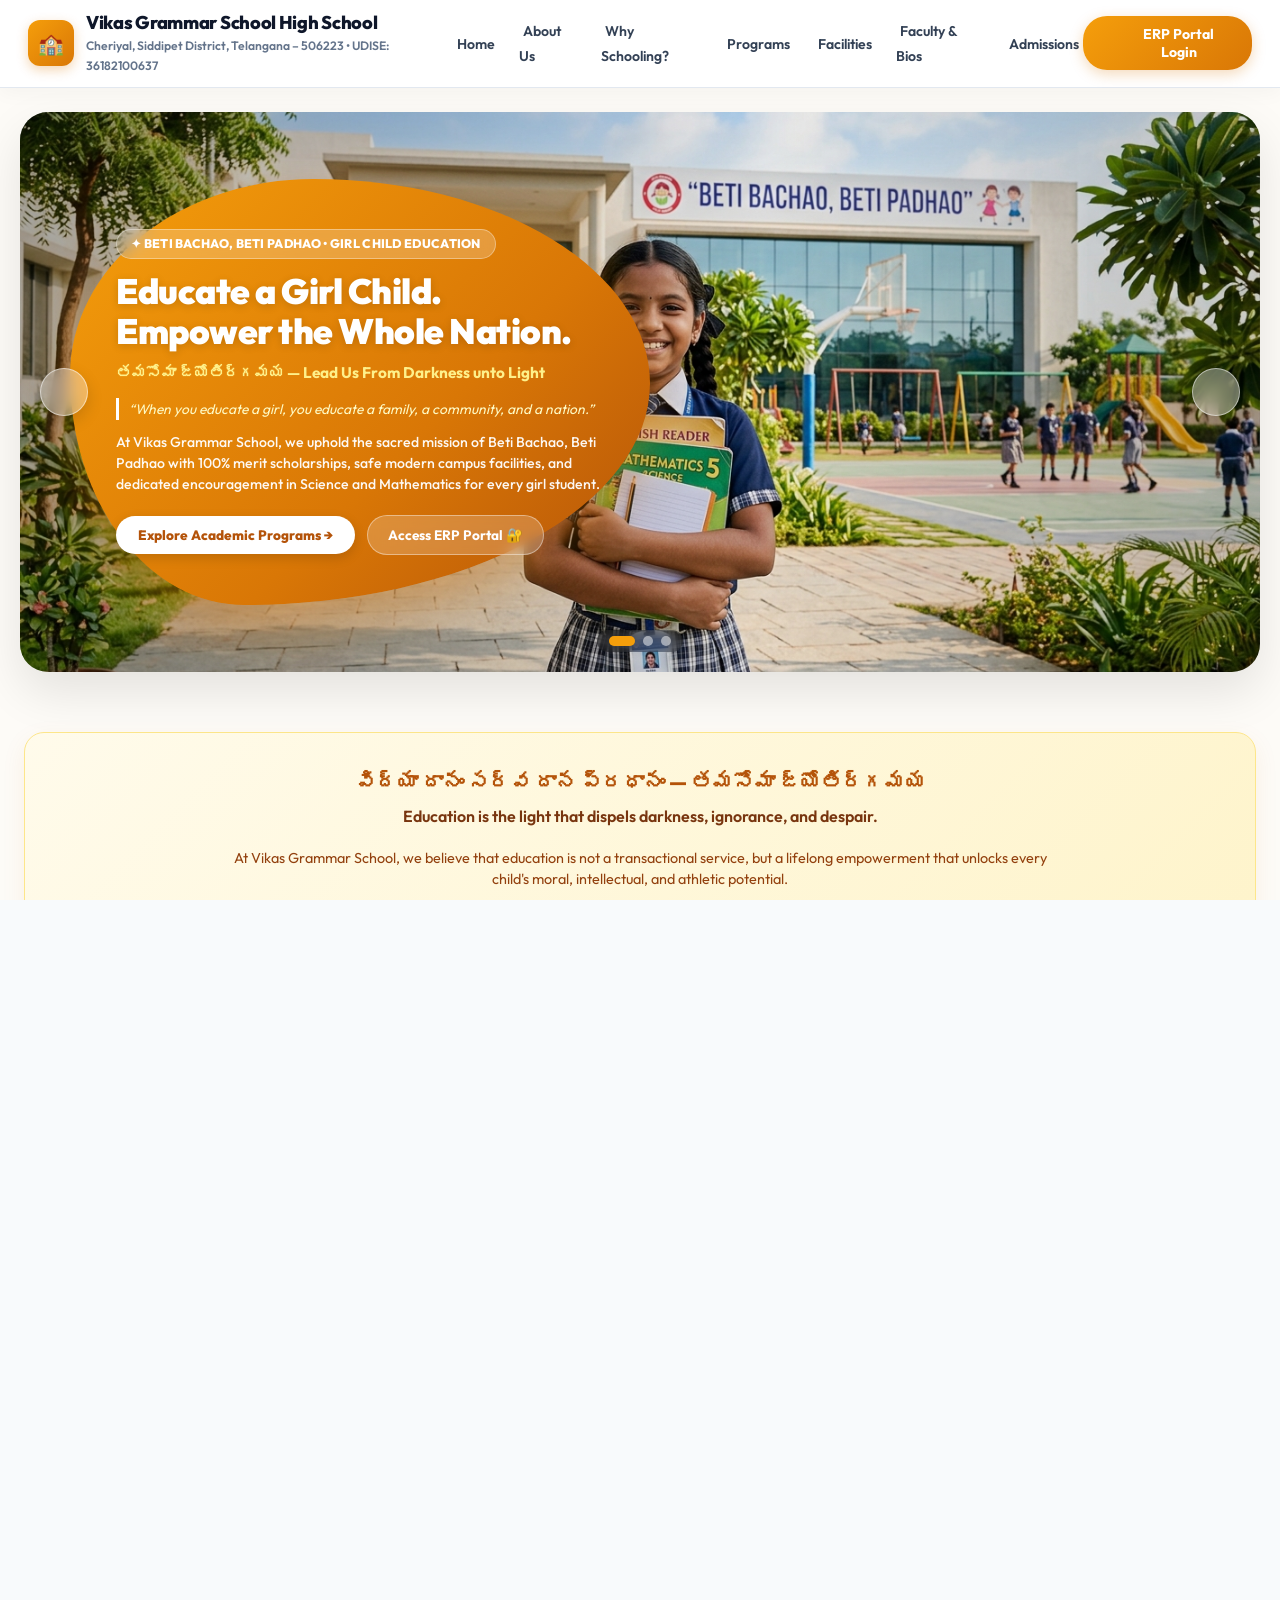
==== commit e2474d09: "feat: Add public school homepage with hero carousel, Beti Bachao Beti Padhao quotes, school slogans," ====
--- a/index.html
+++ b/index.html
@@ -18,7 +18,10 @@
 </head>
 <body class="theme-light role-principal">
 
-  <div class="app-container">
+  <!-- PUBLIC SCHOOL WEBSITE CONTAINER (SHOWN TO NEW VISITORS) -->
+  <div id="publicWebsiteView" class="pub-site-wrapper" style="display:block;"></div>
+
+  <div class="app-container" id="appContainer" style="display:none;">
 
     <!-- LEFT SIDEBAR (DARK THEME ACCORDING TO MOCKUP) -->
     <aside class="sidebar" id="sidebar">
@@ -50,6 +53,13 @@
         </div>
       </div>
 
+      <!-- PUBLIC WEBSITE JUMP BUTTON -->
+      <div style="padding: 10px 16px 4px 16px;">
+        <button type="button" onclick="window.showPublicWebsite()" style="width:100%; display:flex; align-items:center; justify-content:center; gap:8px; background:linear-gradient(135deg, #f59e0b, #d97706); color:#ffffff; border:none; padding:9px 12px; border-radius:10px; font-weight:700; font-size:0.8rem; cursor:pointer; box-shadow:0 4px 12px rgba(217,119,6,0.25);">
+          <i data-lucide="globe" style="width:15px; height:15px;"></i> 🌐 School Website / Home
+        </button>
+      </div>
+
       <!-- SIDEBAR NAV LIST -->
       <div class="sidebar-menu">
         <ul class="nav-list" id="sidebarNavList">
@@ -84,6 +94,10 @@
             <i data-lucide="menu"></i>
           </button>
           
+          <button type="button" onclick="window.showPublicWebsite()" style="display:inline-flex; align-items:center; gap:6px; background:#fffbeb; color:#b45309; border:1px solid #fde68a; padding:6px 14px; border-radius:20px; font-weight:700; font-size:0.8rem; cursor:pointer; box-shadow:none; flex-shrink:0;">
+            <i data-lucide="globe" style="width:14px; height:14px;"></i> School Website
+          </button>
+
           <div class="search-bar">
             <i data-lucide="search" class="search-icon"></i>
             <input type="text" id="globalSearchInput" placeholder="Search students, staff, classes, enquiries..." autocomplete="off">
--- a/css/styles.css
+++ b/css/styles.css
@@ -2054,4 +2054,1106 @@
   flex-shrink: 0;
 }
 
-
+/* ==========================================================================
+   NEW HIGH-IMPACT MODULES: STUDY VAULT, OLYMPIAD, PROXY & CCE REPORT CARD
+   ========================================================================== */
+
+/* 1. Study Vault & Homework Hub */
+.vault-grid {
+  display: grid;
+  grid-template-columns: repeat(auto-fill, minmax(320px, 1fr));
+  gap: 16px;
+  margin-top: 14px;
+}
+
+.vault-card {
+  background: var(--bg-card);
+  border: 1px solid var(--border-color);
+  border-radius: var(--radius-md);
+  padding: 18px 20px;
+  display: flex;
+  flex-direction: column;
+  justify-content: space-between;
+  gap: 12px;
+  transition: transform 0.2s ease, box-shadow 0.2s ease;
+}
+
+.vault-card:hover {
+  transform: translateY(-2px);
+  box-shadow: var(--shadow-md);
+  border-color: var(--indigo);
+}
+
+.vault-badge {
+  display: inline-block;
+  font-size: 0.7rem;
+  font-weight: 800;
+  padding: 3px 8px;
+  border-radius: 12px;
+  background: #ede9fe;
+  color: #6366f1;
+}
+
+body.theme-dark .vault-badge {
+  background: rgba(99, 102, 241, 0.2);
+  color: #a5b4fc;
+}
+
+.download-pill-btn {
+  display: inline-flex;
+  align-items: center;
+  gap: 6px;
+  background: var(--indigo);
+  color: white;
+  padding: 8px 14px;
+  border-radius: 8px;
+  font-size: 0.8rem;
+  font-weight: 700;
+  border: none;
+  cursor: pointer;
+  transition: background 0.15s ease;
+}
+
+.download-pill-btn:hover {
+  opacity: 0.9;
+}
+
+/* Homework Turn-In Cards */
+.hw-turnin-card {
+  background: var(--bg-card);
+  border: 1px solid var(--border-color);
+  border-radius: var(--radius-md);
+  padding: 16px 20px;
+  margin-bottom: 12px;
+  display: flex;
+  flex-direction: column;
+  gap: 10px;
+}
+
+.hw-status-badge {
+  font-size: 0.72rem;
+  font-weight: 800;
+  padding: 3px 10px;
+  border-radius: 12px;
+}
+
+.hw-status-badge.pending { background: #fef3c7; color: #b45309; }
+.hw-status-badge.submitted { background: #dbeafe; color: #1d4ed8; }
+.hw-status-badge.graded { background: #d1fae5; color: #047857; }
+
+/* 2. Competitive Exam & Olympiad Corner */
+.olympiad-card {
+  background: var(--bg-card);
+  border: 1px solid var(--border-color);
+  border-radius: var(--radius-md);
+  padding: 20px;
+  margin-bottom: 14px;
+}
+
+.scholarship-badge {
+  background: linear-gradient(135deg, #f59e0b 0%, #d97706 100%);
+  color: white;
+  font-weight: 800;
+  font-size: 0.75rem;
+  padding: 4px 10px;
+  border-radius: 20px;
+  display: inline-flex;
+  align-items: center;
+  gap: 4px;
+}
+
+.quiz-container {
+  background: var(--bg-card-sub);
+  border: 1px solid var(--border-color);
+  border-radius: var(--radius-md);
+  padding: 18px 20px;
+  margin-top: 14px;
+}
+
+.quiz-option-btn {
+  display: block;
+  width: 100%;
+  text-align: left;
+  padding: 10px 14px;
+  margin-bottom: 8px;
+  border: 1px solid var(--border-color);
+  border-radius: 8px;
+  background: var(--bg-card);
+  color: var(--text-primary);
+  font-size: 0.85rem;
+  font-weight: 600;
+  cursor: pointer;
+  transition: all 0.15s ease;
+}
+
+.quiz-option-btn:hover {
+  background: var(--bg-card-sub);
+  border-color: var(--indigo);
+}
+
+.quiz-option-btn.correct {
+  background: #d1fae5 !important;
+  color: #047857 !important;
+  border-color: #10b981 !important;
+  font-weight: 800;
+}
+
+.quiz-option-btn.wrong {
+  background: #fee2e2 !important;
+  color: #b91c1c !important;
+  border-color: #ef4444 !important;
+}
+
+/* 3. Teacher Proxy & Timetable Substitution */
+.proxy-card {
+  background: var(--bg-card);
+  border: 1px solid var(--border-color);
+  border-radius: var(--radius-md);
+  padding: 16px 20px;
+  margin-bottom: 12px;
+}
+
+.proxy-status-pill {
+  font-size: 0.72rem;
+  font-weight: 800;
+  padding: 3px 8px;
+  border-radius: 12px;
+  background: #dbeafe;
+  color: #1d4ed8;
+}
+
+.free-teacher-chip {
+  display: inline-flex;
+  align-items: center;
+  gap: 6px;
+  padding: 4px 10px;
+  background: var(--bg-card-sub);
+  border: 1px solid var(--border-color);
+  border-radius: 16px;
+  font-size: 0.75rem;
+  font-weight: 700;
+}
+
+/* 4. CCE Report Card & Hall Ticket */
+.cce-sheet-container {
+  background: #ffffff;
+  color: #0f172a;
+  border: 2px solid #334155;
+  border-radius: 8px;
+  padding: 24px;
+  box-shadow: 0 4px 20px rgba(0, 0, 0, 0.12);
+  margin-top: 14px;
+  font-family: 'Inter', sans-serif;
+}
+
+.cce-header-banner {
+  text-align: center;
+  border-bottom: 2px solid #0f172a;
+  padding-bottom: 12px;
+  margin-bottom: 16px;
+}
+
+.cce-data-table {
+  width: 100%;
+  border-collapse: collapse;
+  margin: 12px 0;
+  font-size: 0.85rem;
+}
+
+.cce-data-table th, .cce-data-table td {
+  border: 1px solid #cbd5e1;
+  padding: 8px 10px;
+  text-align: center;
+}
+
+.cce-data-table th {
+  background: #f1f5f9;
+  font-weight: 800;
+  color: #0f172a;
+}
+
+.cce-data-table td:nth-child(2) {
+  text-align: left;
+}
+
+.hall-ticket-box {
+  background: #ffffff;
+  color: #0f172a;
+  border: 2px solid #1e293b;
+  border-radius: 8px;
+  padding: 24px;
+  margin-top: 14px;
+  box-shadow: 0 4px 20px rgba(0, 0, 0, 0.12);
+}
+
+.barcode-font {
+  font-family: monospace;
+  letter-spacing: 3px;
+  font-weight: 800;
+  font-size: 1.1rem;
+}
+
+/* Weekly Hygiene Ratings Grid & Cards */
+.weekly-ratings-grid {
+  display: grid;
+  grid-template-columns: repeat(auto-fit, minmax(240px, 1fr));
+  gap: 12px;
+  margin-top: 14px;
+}
+
+.weekly-rating-card {
+  background: var(--bg-card);
+  border: 1px solid var(--border-color);
+  border-radius: var(--radius-md);
+  padding: 14px 16px;
+  display: flex;
+  flex-direction: column;
+  justify-content: space-between;
+  gap: 8px;
+  box-shadow: var(--shadow-sm);
+  transition: transform 0.15s ease, border-color 0.15s ease;
+}
+
+.weekly-rating-card:hover {
+  transform: translateY(-2px);
+  border-color: #10b981;
+}
+
+.weekly-rating-card.current {
+  border: 2px solid #10b981;
+  background: rgba(16, 185, 129, 0.04);
+}
+
+.week-score-badge {
+  font-size: 0.95rem;
+  font-weight: 800;
+  color: #047857;
+  background: #d1fae5;
+  padding: 3px 10px;
+  border-radius: 12px;
+  display: inline-block;
+}
+
+body.theme-dark .week-score-badge {
+  background: rgba(16, 185, 129, 0.2);
+  color: #6ee7b7;
+}
+
+.weekly-bar-track {
+  height: 6px;
+  background: var(--border-color);
+  border-radius: 4px;
+  overflow: hidden;
+  margin-top: 4px;
+}
+
+.weekly-bar-fill {
+  height: 100%;
+  background: linear-gradient(90deg, #10b981, #059669);
+  border-radius: 4px;
+}
+
+/* ==========================================================================
+   PUBLIC SCHOOL HOMEPAGE & CAROUSEL STYLES (LIGHT THEME)
+   ========================================================================== */
+
+.pub-site-wrapper {
+  background-color: #fdfbf7;
+  color: #1e293b;
+  font-family: 'Outfit', 'Inter', -apple-system, sans-serif;
+  min-height: 100vh;
+  width: 100%;
+  overflow-x: hidden;
+  line-height: 1.6;
+}
+
+/* Top Sticky Header */
+.pub-navbar {
+  position: sticky;
+  top: 0;
+  z-index: 1000;
+  background: rgba(255, 255, 255, 0.94);
+  backdrop-filter: blur(14px);
+  -webkit-backdrop-filter: blur(14px);
+  border-bottom: 1px solid #e2e8f0;
+  box-shadow: 0 4px 20px rgba(0, 0, 0, 0.04);
+  padding: 12px 28px;
+  display: flex;
+  justify-content: space-between;
+  align-items: center;
+  transition: all 0.2s ease;
+}
+
+.pub-brand {
+  display: flex;
+  align-items: center;
+  gap: 12px;
+  text-decoration: none;
+  cursor: pointer;
+}
+
+.pub-brand-logo {
+  width: 46px;
+  height: 46px;
+  border-radius: 12px;
+  background: linear-gradient(135deg, #f59e0b, #d97706);
+  color: #ffffff;
+  display: flex;
+  align-items: center;
+  justify-content: center;
+  font-size: 1.3rem;
+  font-weight: 800;
+  box-shadow: 0 4px 12px rgba(217, 119, 6, 0.3);
+  flex-shrink: 0;
+}
+
+.pub-brand-text h1 {
+  font-size: 1.15rem;
+  font-weight: 800;
+  color: #0f172a;
+  margin: 0;
+  line-height: 1.2;
+  letter-spacing: -0.3px;
+}
+
+.pub-brand-text p {
+  font-size: 0.76rem;
+  color: #64748b;
+  margin: 2px 0 0 0;
+  font-weight: 600;
+}
+
+.pub-nav-links {
+  display: flex;
+  align-items: center;
+  gap: 20px;
+  list-style: none;
+  margin: 0;
+  padding: 0;
+}
+
+.pub-nav-link {
+  font-size: 0.88rem;
+  font-weight: 600;
+  color: #334155;
+  text-decoration: none;
+  transition: color 0.15s ease;
+  cursor: pointer;
+  padding: 6px 4px;
+}
+
+.pub-nav-link:hover {
+  color: #d97706;
+}
+
+.pub-login-btn {
+  display: inline-flex;
+  align-items: center;
+  gap: 8px;
+  padding: 9px 20px;
+  border-radius: 24px;
+  background: linear-gradient(135deg, #f59e0b 0%, #d97706 100%);
+  color: #ffffff;
+  font-weight: 700;
+  font-size: 0.88rem;
+  border: none;
+  cursor: pointer;
+  box-shadow: 0 4px 14px rgba(217, 119, 6, 0.28);
+  transition: transform 0.15s ease, box-shadow 0.15s ease;
+}
+
+.pub-login-btn:hover {
+  transform: translateY(-2px);
+  box-shadow: 0 6px 20px rgba(217, 119, 6, 0.38);
+}
+
+/* HERO CAROUSEL CONTAINER (Styled after User Reference Image) */
+.hero-carousel-wrapper {
+  position: relative;
+  max-width: 1360px;
+  margin: 24px auto;
+  padding: 0 20px;
+}
+
+.hero-carousel-container {
+  position: relative;
+  width: 100%;
+  height: 560px;
+  border-radius: 28px;
+  overflow: hidden;
+  box-shadow: 0 20px 48px rgba(0, 0, 0, 0.1);
+  background: #f1f5f9;
+}
+
+.hero-slide {
+  position: absolute;
+  inset: 0;
+  opacity: 0;
+  visibility: hidden;
+  transition: opacity 0.8s cubic-bezier(0.4, 0, 0.2, 1), visibility 0.8s ease;
+  background-size: cover;
+  background-position: center;
+  display: flex;
+  align-items: center;
+}
+
+.hero-slide.active {
+  opacity: 1;
+  visibility: visible;
+}
+
+.hero-slide::before {
+  content: '';
+  position: absolute;
+  inset: 0;
+  background: linear-gradient(90deg, rgba(0, 0, 0, 0.35) 0%, rgba(0, 0, 0, 0.05) 60%, rgba(0, 0, 0, 0.2) 100%);
+  pointer-events: none;
+}
+
+/* Organic Curved Yellow Blob Container (From Reference Image) */
+.hero-organic-blob {
+  position: relative;
+  z-index: 10;
+  margin-left: 50px;
+  width: 580px;
+  max-width: 88%;
+  background: linear-gradient(135deg, #f59e0b 0%, #d97706 60%, #b45309 100%);
+  border-radius: 42% 58% 70% 30% / 46% 48% 52% 54%;
+  padding: 50px 46px;
+  color: #ffffff;
+  box-shadow: 0 24px 50px rgba(217, 119, 6, 0.42);
+  animation: blobFloat 8s ease-in-out infinite alternate;
+}
+
+@keyframes blobFloat {
+  0% { border-radius: 42% 58% 70% 30% / 46% 48% 52% 54%; }
+  50% { border-radius: 48% 52% 62% 38% / 42% 56% 44% 58%; }
+  100% { border-radius: 38% 62% 68% 32% / 50% 45% 55% 50%; }
+}
+
+.hero-blob-badge {
+  display: inline-block;
+  background: rgba(255, 255, 255, 0.22);
+  backdrop-filter: blur(8px);
+  border: 1px solid rgba(255, 255, 255, 0.35);
+  color: #ffffff;
+  padding: 4px 14px;
+  border-radius: 20px;
+  font-size: 0.78rem;
+  font-weight: 800;
+  letter-spacing: 0.3px;
+  margin-bottom: 12px;
+  text-transform: uppercase;
+}
+
+.hero-blob-title {
+  font-size: 2.2rem;
+  font-weight: 900;
+  line-height: 1.15;
+  letter-spacing: -0.5px;
+  color: #ffffff;
+  margin: 0 0 10px 0;
+  text-shadow: 0 2px 8px rgba(0, 0, 0, 0.15);
+}
+
+.hero-blob-slogan {
+  font-size: 0.96rem;
+  font-weight: 700;
+  color: #fef08a;
+  margin-bottom: 12px;
+  display: block;
+}
+
+.hero-blob-desc {
+  font-size: 0.88rem;
+  line-height: 1.5;
+  color: rgba(255, 255, 255, 0.95);
+  margin-bottom: 20px;
+  font-weight: 500;
+}
+
+.hero-blob-actions {
+  display: flex;
+  align-items: center;
+  gap: 12px;
+  flex-wrap: wrap;
+}
+
+.btn-blob-primary {
+  padding: 10px 22px;
+  border-radius: 24px;
+  background: #ffffff;
+  color: #b45309;
+  font-weight: 800;
+  font-size: 0.85rem;
+  border: none;
+  cursor: pointer;
+  box-shadow: 0 4px 12px rgba(0, 0, 0, 0.15);
+  transition: all 0.2s ease;
+}
+
+.btn-blob-primary:hover {
+  background: #fffbeb;
+  transform: translateY(-2px);
+  box-shadow: 0 6px 18px rgba(0, 0, 0, 0.2);
+}
+
+.btn-blob-secondary {
+  padding: 10px 20px;
+  border-radius: 24px;
+  background: rgba(255, 255, 255, 0.2);
+  backdrop-filter: blur(6px);
+  border: 1px solid rgba(255, 255, 255, 0.4);
+  color: #ffffff;
+  font-weight: 700;
+  font-size: 0.85rem;
+  cursor: pointer;
+  transition: all 0.2s ease;
+}
+
+.btn-blob-secondary:hover {
+  background: rgba(255, 255, 255, 0.32);
+}
+
+/* Carousel Chevron Controls (Glassmorphic Circles) */
+.carousel-btn {
+  position: absolute;
+  top: 50%;
+  transform: translateY(-50%);
+  z-index: 20;
+  width: 48px;
+  height: 48px;
+  border-radius: 50%;
+  background: rgba(255, 255, 255, 0.35);
+  backdrop-filter: blur(8px);
+  border: 1px solid rgba(255, 255, 255, 0.5);
+  color: #ffffff;
+  display: flex;
+  align-items: center;
+  justify-content: center;
+  cursor: pointer;
+  transition: all 0.2s ease;
+  box-shadow: 0 6px 16px rgba(0, 0, 0, 0.15);
+}
+
+.carousel-btn:hover {
+  background: rgba(255, 255, 255, 0.7);
+  color: #0f172a;
+  transform: translateY(-50%) scale(1.08);
+}
+
+.carousel-btn.prev {
+  left: 20px;
+}
+
+.carousel-btn.next {
+  right: 20px;
+}
+
+/* Dots Indicator */
+.carousel-dots {
+  position: absolute;
+  bottom: 20px;
+  left: 50%;
+  transform: translateX(-50%);
+  z-index: 20;
+  display: flex;
+  align-items: center;
+  gap: 8px;
+  background: rgba(0, 0, 0, 0.28);
+  backdrop-filter: blur(6px);
+  padding: 6px 12px;
+  border-radius: 16px;
+}
+
+.carousel-dot {
+  width: 10px;
+  height: 10px;
+  border-radius: 50%;
+  background: rgba(255, 255, 255, 0.5);
+  border: none;
+  cursor: pointer;
+  transition: all 0.25s ease;
+}
+
+.carousel-dot.active {
+  width: 26px;
+  border-radius: 10px;
+  background: #f59e0b;
+}
+
+/* Section Containers */
+.pub-section {
+  max-width: 1320px;
+  margin: 60px auto;
+  padding: 0 24px;
+}
+
+.pub-section-header {
+  text-align: center;
+  max-width: 760px;
+  margin: 0 auto 40px auto;
+}
+
+.pub-section-badge {
+  display: inline-block;
+  font-size: 0.78rem;
+  font-weight: 800;
+  color: #d97706;
+  background: #fef3c7;
+  padding: 4px 14px;
+  border-radius: 20px;
+  text-transform: uppercase;
+  letter-spacing: 0.5px;
+  margin-bottom: 8px;
+}
+
+.pub-section-title {
+  font-size: 2rem;
+  font-weight: 900;
+  color: #0f172a;
+  margin: 0 0 10px 0;
+  line-height: 1.25;
+}
+
+.pub-section-subtitle {
+  font-size: 0.95rem;
+  color: #64748b;
+  margin: 0;
+}
+
+/* Slogans & Necessity of Schooling */
+.slogans-banner {
+  background: linear-gradient(135deg, #fffbeb 0%, #fef3c7 100%);
+  border: 1px solid #fde68a;
+  border-radius: 20px;
+  padding: 32px 36px;
+  margin-bottom: 30px;
+  text-align: center;
+  box-shadow: 0 8px 24px rgba(217, 119, 6, 0.08);
+}
+
+.slogans-banner-telugu {
+  font-size: 1.3rem;
+  font-weight: 800;
+  color: #b45309;
+  margin-bottom: 6px;
+}
+
+.slogans-banner-eng {
+  font-size: 1rem;
+  font-weight: 600;
+  color: #78350f;
+  margin-bottom: 18px;
+}
+
+.quotes-carousel-grid {
+  display: grid;
+  grid-template-columns: repeat(auto-fit, minmax(260px, 1fr));
+  gap: 16px;
+  margin-top: 20px;
+}
+
+.quote-pill-card {
+  background: #ffffff;
+  border: 1px solid #fde68a;
+  border-radius: 14px;
+  padding: 16px 20px;
+  text-align: left;
+  box-shadow: 0 4px 12px rgba(0, 0, 0, 0.03);
+}
+
+.quote-pill-text {
+  font-size: 0.88rem;
+  font-style: italic;
+  color: #1e293b;
+  line-height: 1.45;
+  margin-bottom: 8px;
+}
+
+.quote-pill-author {
+  font-size: 0.78rem;
+  font-weight: 700;
+  color: #d97706;
+}
+
+.pillars-grid {
+  display: grid;
+  grid-template-columns: repeat(auto-fit, minmax(280px, 1fr));
+  gap: 20px;
+}
+
+.pillar-card {
+  background: #ffffff;
+  border: 1px solid #e2e8f0;
+  border-radius: 18px;
+  padding: 26px 22px;
+  box-shadow: 0 6px 18px rgba(0, 0, 0, 0.04);
+  transition: transform 0.2s ease, border-color 0.2s ease, box-shadow 0.2s ease;
+}
+
+.pillar-card:hover {
+  transform: translateY(-4px);
+  border-color: #f59e0b;
+  box-shadow: 0 12px 28px rgba(217, 119, 6, 0.12);
+}
+
+.pillar-icon-box {
+  width: 52px;
+  height: 52px;
+  border-radius: 14px;
+  background: #fef3c7;
+  color: #d97706;
+  display: flex;
+  align-items: center;
+  justify-content: center;
+  font-size: 1.4rem;
+  margin-bottom: 16px;
+}
+
+.pillar-title {
+  font-size: 1.1rem;
+  font-weight: 800;
+  color: #0f172a;
+  margin: 0 0 8px 0;
+}
+
+.pillar-desc {
+  font-size: 0.86rem;
+  color: #475569;
+  line-height: 1.5;
+  margin: 0;
+}
+
+/* About Us Layout */
+.about-grid {
+  display: grid;
+  grid-template-columns: 1fr 1.2fr;
+  gap: 36px;
+  align-items: center;
+}
+
+.about-card-left {
+  background: #ffffff;
+  border: 1px solid #e2e8f0;
+  border-radius: 20px;
+  padding: 32px;
+  box-shadow: 0 8px 26px rgba(0, 0, 0, 0.05);
+}
+
+.about-headmaster-box {
+  background: linear-gradient(135deg, rgba(245, 158, 11, 0.08) 0%, rgba(16, 185, 129, 0.08) 100%);
+  border: 1px solid #fde68a;
+  border-radius: 16px;
+  padding: 22px;
+  margin-top: 20px;
+}
+
+.about-stats-grid {
+  display: grid;
+  grid-template-columns: repeat(auto-fit, minmax(130px, 1fr));
+  gap: 14px;
+  margin-top: 24px;
+}
+
+.about-stat-box {
+  background: #ffffff;
+  border: 1px solid #e2e8f0;
+  border-radius: 12px;
+  padding: 14px 10px;
+  text-align: center;
+}
+
+.about-stat-val {
+  font-size: 1.6rem;
+  font-weight: 900;
+  color: #d97706;
+  margin-bottom: 2px;
+}
+
+.about-stat-lbl {
+  font-size: 0.74rem;
+  font-weight: 700;
+  color: #64748b;
+  text-transform: uppercase;
+}
+
+/* Programs Grid */
+.programs-grid {
+  display: grid;
+  grid-template-columns: repeat(auto-fit, minmax(300px, 1fr));
+  gap: 24px;
+}
+
+.program-card {
+  background: #ffffff;
+  border: 1px solid #e2e8f0;
+  border-radius: 20px;
+  padding: 28px 24px;
+  box-shadow: 0 8px 24px rgba(0, 0, 0, 0.04);
+  display: flex;
+  flex-direction: column;
+  justify-content: space-between;
+  transition: transform 0.2s ease, border-color 0.2s ease;
+}
+
+.program-card:hover {
+  transform: translateY(-4px);
+  border-color: #10b981;
+}
+
+.program-badge {
+  font-size: 0.72rem;
+  font-weight: 800;
+  background: #d1fae5;
+  color: #065f46;
+  padding: 3px 10px;
+  border-radius: 12px;
+  display: inline-block;
+  margin-bottom: 10px;
+}
+
+.program-level {
+  font-size: 1.25rem;
+  font-weight: 900;
+  color: #0f172a;
+  margin: 0 0 4px 0;
+}
+
+.program-grades {
+  font-size: 0.82rem;
+  font-weight: 700;
+  color: #d97706;
+  margin-bottom: 14px;
+}
+
+.program-list {
+  list-style: none;
+  padding: 0;
+  margin: 0 0 20px 0;
+  display: flex;
+  flex-direction: column;
+  gap: 8px;
+}
+
+.program-list li {
+  font-size: 0.84rem;
+  color: #475569;
+  display: flex;
+  align-items: flex-start;
+  gap: 8px;
+}
+
+.program-list li::before {
+  content: '✓';
+  color: #10b981;
+  font-weight: 800;
+  flex-shrink: 0;
+}
+
+/* Facilities & Amenities Grid */
+.pub-facilities-grid {
+  display: grid;
+  grid-template-columns: repeat(auto-fit, minmax(320px, 1fr));
+  gap: 22px;
+}
+
+.pub-facility-card {
+  background: #ffffff;
+  border: 1px solid #e2e8f0;
+  border-radius: 18px;
+  padding: 24px;
+  box-shadow: 0 6px 20px rgba(0, 0, 0, 0.04);
+  transition: transform 0.2s ease;
+}
+
+.pub-facility-card:hover {
+  transform: translateY(-3px);
+  border-color: #38bdf8;
+}
+
+.facility-metric-pill {
+  font-size: 0.74rem;
+  font-weight: 800;
+  background: #e0f2fe;
+  color: #0369a1;
+  padding: 4px 10px;
+  border-radius: 12px;
+  display: inline-block;
+  margin: 8px 0;
+}
+
+/* Faculty & Teacher Profiles Grid */
+.faculty-grid {
+  display: grid;
+  grid-template-columns: repeat(auto-fit, minmax(280px, 1fr));
+  gap: 24px;
+}
+
+.faculty-card {
+  background: #ffffff;
+  border: 1px solid #e2e8f0;
+  border-radius: 20px;
+  overflow: hidden;
+  box-shadow: 0 8px 24px rgba(0, 0, 0, 0.04);
+  display: flex;
+  flex-direction: column;
+  transition: transform 0.2s ease, box-shadow 0.2s ease;
+}
+
+.faculty-card:hover {
+  transform: translateY(-4px);
+  box-shadow: 0 16px 36px rgba(0, 0, 0, 0.08);
+  border-color: #f59e0b;
+}
+
+.faculty-photo-wrap {
+  width: 100%;
+  height: 220px;
+  overflow: hidden;
+  background: #f1f5f9;
+  position: relative;
+}
+
+.faculty-photo {
+  width: 100%;
+  height: 100%;
+  object-fit: cover;
+  transition: transform 0.3s ease;
+}
+
+.faculty-card:hover .faculty-photo {
+  transform: scale(1.04);
+}
+
+.faculty-exp-badge {
+  position: absolute;
+  bottom: 12px;
+  right: 12px;
+  background: rgba(15, 23, 42, 0.85);
+  backdrop-filter: blur(6px);
+  color: #ffffff;
+  padding: 3px 10px;
+  border-radius: 12px;
+  font-size: 0.72rem;
+  font-weight: 700;
+}
+
+.faculty-body {
+  padding: 20px 22px;
+  flex-grow: 1;
+  display: flex;
+  flex-direction: column;
+  justify-content: space-between;
+}
+
+.faculty-name {
+  font-size: 1.12rem;
+  font-weight: 800;
+  color: #0f172a;
+  margin: 0 0 3px 0;
+}
+
+.faculty-role {
+  font-size: 0.8rem;
+  font-weight: 700;
+  color: #d97706;
+  margin-bottom: 6px;
+}
+
+.faculty-qual {
+  font-size: 0.75rem;
+  color: #64748b;
+  margin-bottom: 12px;
+}
+
+.faculty-bio {
+  font-size: 0.82rem;
+  color: #334155;
+  line-height: 1.5;
+  margin-bottom: 14px;
+}
+
+.faculty-quote {
+  font-size: 0.78rem;
+  font-style: italic;
+  color: #047857;
+  border-left: 2px solid #10b981;
+  padding-left: 8px;
+  margin-top: auto;
+}
+
+/* Admissions Inquiry Box */
+.admissions-inquiry-box {
+  background: #ffffff;
+  border: 2px solid #fde68a;
+  border-radius: 24px;
+  padding: 36px 40px;
+  box-shadow: 0 12px 36px rgba(217, 119, 6, 0.08);
+}
+
+/* Quick ERP Portal Access Banner */
+.erp-access-banner {
+  background: linear-gradient(135deg, #1e293b 0%, #0f172a 100%);
+  color: #ffffff;
+  border-radius: 24px;
+  padding: 40px;
+  margin-top: 40px;
+  text-align: center;
+  box-shadow: 0 16px 40px rgba(15, 23, 42, 0.2);
+}
+
+.erp-role-cards-grid {
+  display: grid;
+  grid-template-columns: repeat(auto-fit, minmax(220px, 1fr));
+  gap: 16px;
+  margin-top: 24px;
+}
+
+.erp-role-quick-card {
+  background: rgba(255, 255, 255, 0.07);
+  border: 1px solid rgba(255, 255, 255, 0.15);
+  border-radius: 16px;
+  padding: 20px 16px;
+  cursor: pointer;
+  transition: all 0.2s ease;
+  text-align: center;
+}
+
+.erp-role-quick-card:hover {
+  background: rgba(255, 255, 255, 0.16);
+  transform: translateY(-3px);
+  border-color: #f59e0b;
+}
+
+/* Public Footer */
+.pub-footer {
+  background: #ffffff;
+  border-top: 1px solid #e2e8f0;
+  padding: 40px 24px 20px 24px;
+  margin-top: 80px;
+  color: #64748b;
+  font-size: 0.84rem;
+}
+
+.pub-footer-inner {
+  max-width: 1320px;
+  margin: 0 auto;
+  display: grid;
+  grid-template-columns: 2fr 1fr 1fr 1fr;
+  gap: 32px;
+}
+
+/* Responsive adjustments */
+@media (max-width: 992px) {
+  .hero-carousel-container { height: 640px; }
+  .hero-organic-blob { margin-left: 20px; width: 92%; padding: 36px 28px; }
+  .about-grid { grid-template-columns: 1fr; }
+  .pub-nav-links { display: none; }
+  .pub-footer-inner { grid-template-columns: 1fr; gap: 24px; }
+}
+
+
+
+
+
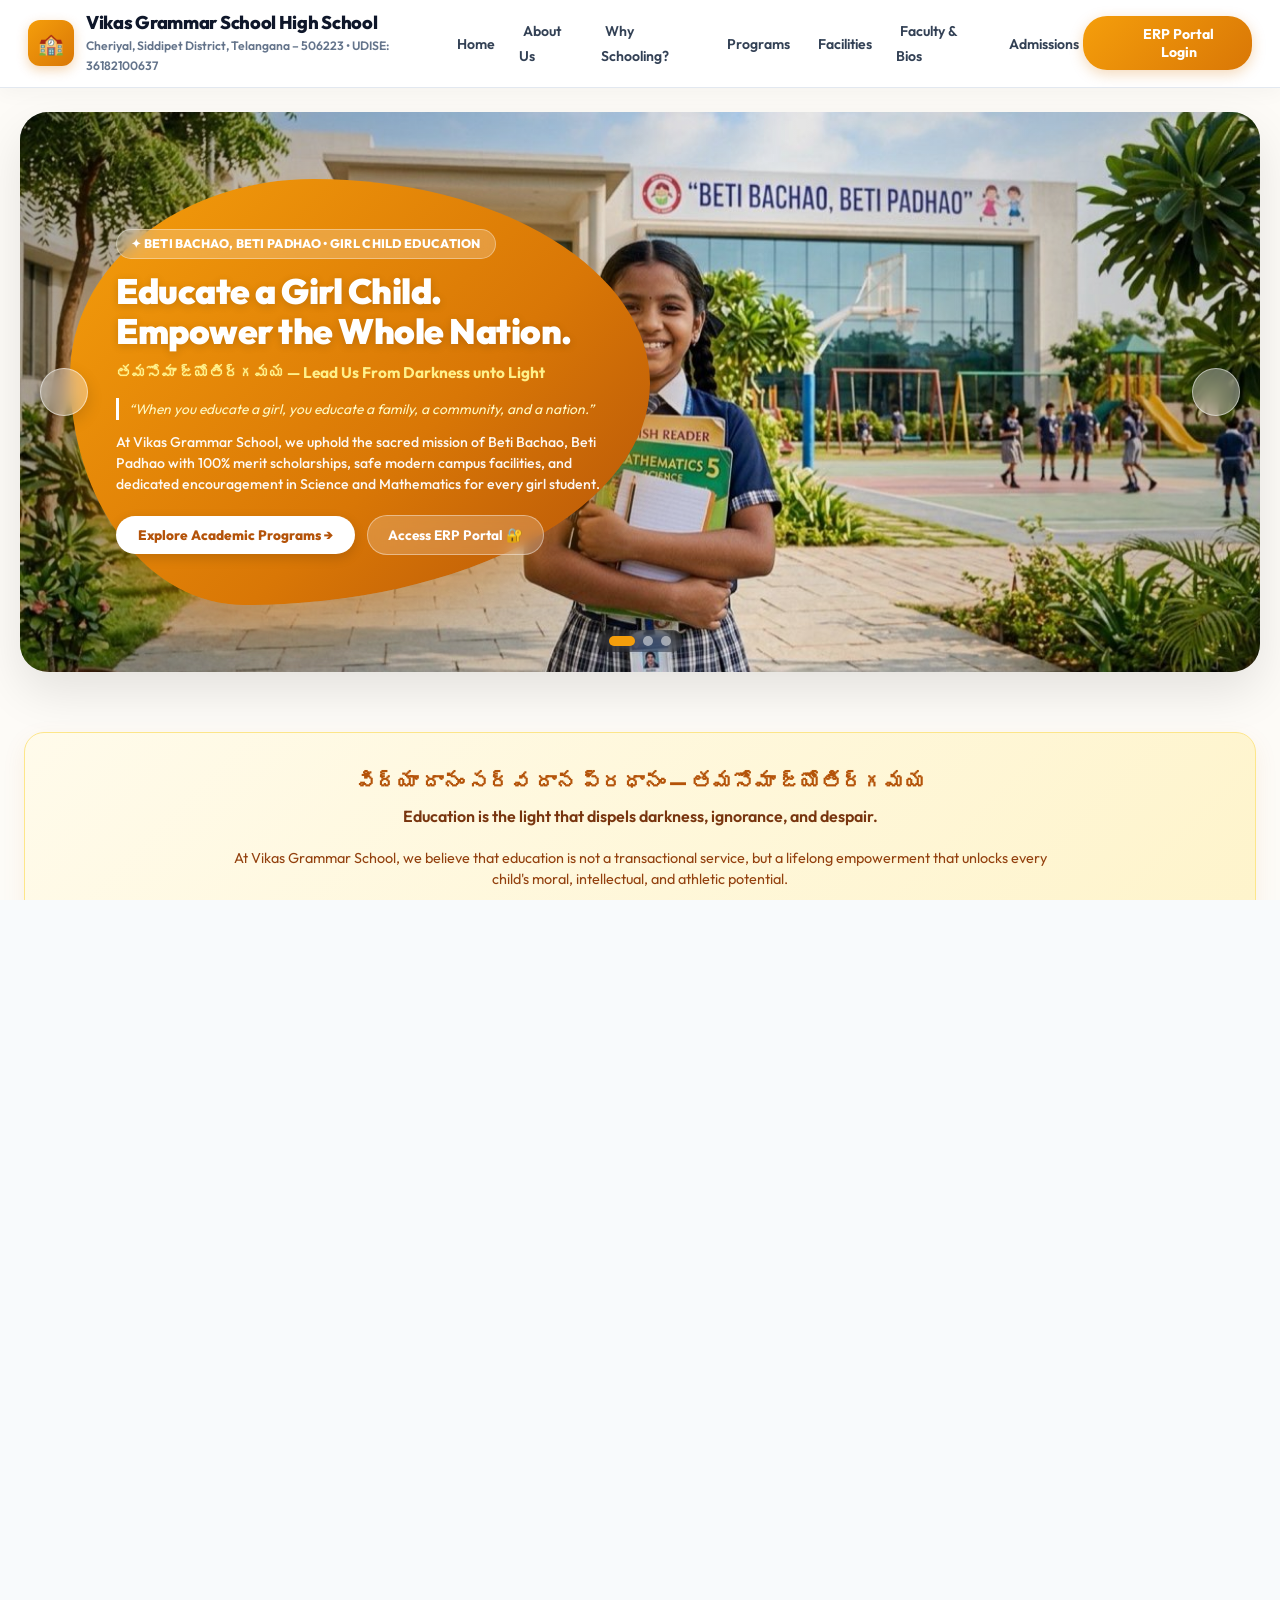
==== commit d5cc53cb: "feat: complete fully responsive mobile ERP operating system, navigation drawer & bottom dock" ====
--- a/index.html
+++ b/index.html
@@ -13,8 +13,11 @@
   <!-- Lucide Icons -->
   <script src="https://unpkg.com/lucide@latest"></script>
   
+  <!-- Favicon -->
+  <link rel="icon" href="data:image/svg+xml,<svg xmlns=%22http://www.w3.org/2000/svg%22 viewBox=%220 0 100 100%22><text y=%22.9em%22 font-size=%2290%22>🎓</text></svg>">
+  
   <!-- Custom Application Stylesheet -->
-  <link rel="stylesheet" href="css/styles.css">
+  <link rel="stylesheet" href="css/styles.css?v=20260903_1420">
 </head>
 <body class="theme-light role-principal">
 
@@ -55,8 +58,8 @@
 
       <!-- PUBLIC WEBSITE JUMP BUTTON -->
       <div style="padding: 10px 16px 4px 16px;">
-        <button type="button" onclick="window.showPublicWebsite()" style="width:100%; display:flex; align-items:center; justify-content:center; gap:8px; background:linear-gradient(135deg, #f59e0b, #d97706); color:#ffffff; border:none; padding:9px 12px; border-radius:10px; font-weight:700; font-size:0.8rem; cursor:pointer; box-shadow:0 4px 12px rgba(217,119,6,0.25);">
-          <i data-lucide="globe" style="width:15px; height:15px;"></i> 🌐 School Website / Home
+        <button type="button" onclick="window.showPublicWebsite()" style="width:100%; display:flex; align-items:center; justify-content:center; gap:8px; background:linear-gradient(135deg, #f59e0b, #d97706); color:#ffffff; border:none; padding:8px 12px; border-radius:10px; font-weight:700; font-size:0.8rem; cursor:pointer; box-shadow:0 4px 12px rgba(217,119,6,0.25);">
+          <i data-lucide="globe" style="width:15px; height:15px;"></i> School Website
         </button>
       </div>
 
@@ -84,6 +87,9 @@
 
     </aside>
 
+    <!-- MOBILE SIDEBAR BACKDROP OVERLAY -->
+    <div class="sidebar-overlay" id="sidebarOverlay"></div>
+
     <!-- MAIN WRAPPER -->
     <div class="main-wrapper">
 
@@ -94,14 +100,30 @@
             <i data-lucide="menu"></i>
           </button>
           
-          <button type="button" onclick="window.showPublicWebsite()" style="display:inline-flex; align-items:center; gap:6px; background:#fffbeb; color:#b45309; border:1px solid #fde68a; padding:6px 14px; border-radius:20px; font-weight:700; font-size:0.8rem; cursor:pointer; box-shadow:none; flex-shrink:0;">
-            <i data-lucide="globe" style="width:14px; height:14px;"></i> School Website
-          </button>
-
-          <div class="search-bar">
+          <button type="button" onclick="window.showPublicWebsite()" class="nav-website-btn" title="Visit Public School Website">
+            <i data-lucide="globe" style="width:14px; height:14px;"></i>
+            <span>School Website</span>
+          </button>
+
+          <div class="search-bar" style="position:relative;">
             <i data-lucide="search" class="search-icon"></i>
             <input type="text" id="globalSearchInput" placeholder="Search students, staff, classes, enquiries..." autocomplete="off">
             <kbd class="kbd-badge">⌘K</kbd>
+
+            <!-- LIVE SCOPED SEARCH RESULTS DROPDOWN -->
+            <div class="search-results-dropdown" id="globalSearchResults">
+              <div class="search-results-header">
+                <span>Quick Records Search</span>
+                <span id="searchRoleScopeBadge" style="color:var(--indigo);">Principal Scope</span>
+              </div>
+              <div class="search-results-list" id="searchResultsList">
+                <!-- Dynamically populated by JS search engine -->
+              </div>
+              <div class="search-results-footer">
+                <span><kbd style="padding:1px 4px; background:var(--border-color); border-radius:3px;">↵</kbd> Select</span>
+                <span><kbd style="padding:1px 4px; background:var(--border-color); border-radius:3px;">ESC</kbd> Close</span>
+              </div>
+            </div>
           </div>
         </div>
 
@@ -142,13 +164,17 @@
             <i data-lucide="bot"></i>
           </button>
 
-          <div class="user-pill" id="userProfilePill">
+          <div class="user-pill" id="userProfilePill" title="Click to View & Edit Profile Details">
             <img src="https://images.unsplash.com/photo-1534528741775-53994a69daeb?auto=format&fit=crop&w=120&q=80" alt="Avatar" class="user-avatar" id="userAvatar">
             <div class="user-info">
               <span class="user-name" id="userName">K. Rajesham</span>
               <span class="user-role" id="userRole">Headmaster</span>
             </div>
           </div>
+
+          <button class="icon-btn" id="logoutBtn" onclick="window.handleLogout()" title="Sign Out / Switch Account" style="color:var(--text-muted); margin-left:2px;">
+            <i data-lucide="log-out"></i>
+          </button>
         </div>
       </header>
 
@@ -197,6 +223,32 @@
       </div>
     </aside>
 
+    <!-- MOBILE ERP BOTTOM NAVIGATION DOCK (PHONES & TABLETS) -->
+    <nav class="mobile-bottom-dock" id="mobileBottomDock">
+      <button type="button" class="dock-item active" id="dockBtnHome" onclick="window.navigateFromDock('home')">
+        <i data-lucide="layout-dashboard"></i>
+        <span>Home</span>
+      </button>
+      <button type="button" class="dock-item" id="dockBtnRoster" onclick="window.navigateFromDock('roster')">
+        <i data-lucide="users"></i>
+        <span>Roster</span>
+      </button>
+      <button type="button" class="dock-item ai-dock-btn" onclick="document.getElementById('openAiDrawerBtn')?.click()">
+        <div class="ai-dock-circle">
+          <i data-lucide="bot"></i>
+        </div>
+        <span>AI Copilot</span>
+      </button>
+      <button type="button" class="dock-item" id="dockBtnFees" onclick="window.navigateFromDock('fees')">
+        <i data-lucide="credit-card"></i>
+        <span>Fees</span>
+      </button>
+      <button type="button" class="dock-item" onclick="window.toggleMobileSidebar()">
+        <i data-lucide="menu"></i>
+        <span>Menu</span>
+      </button>
+    </nav>
+
   </div>
 
   <!-- LOGIN & ROLE IDENTIFICATION PORTAL OVERLAY -->
@@ -244,97 +296,142 @@
       <!-- RIGHT FORM PANEL -->
       <div class="login-form-panel">
         <div class="login-form-header">
-          <h3>Welcome Back 👋</h3>
-          <p>Sign in to your Vikas Grammar School ERP Workspace</p>
-        </div>
-
-        <!-- QUICK DEMO ACCOUNTS SELECTOR -->
-        <div class="quick-demo-accounts">
-          <div class="quick-title"><i data-lucide="zap"></i> Quick Demo Accounts (Click to Autofill):</div>
-          <div class="demo-chips-grid">
-            <button type="button" class="demo-chip active" data-email="principal@vikas.edu.in">
-              <span class="chip-icon">👑</span>
-              <span class="chip-text">Principal</span>
+          <h3 id="loginHeaderTitle">లాగిన్ / Portal Sign In 👋</h3>
+          <p id="loginHeaderSubtitle">సులభంగా ప్రవేశించండి • Vikas Grammar School Cherial (36182100637)</p>
+        </div>
+
+        <!-- ACCESSIBLE LOGIN TABS FOR 45YO PARENTS -->
+        <div class="login-mode-tabs" style="display:flex; background:#f1f5f9; padding:4px; border-radius:12px; margin-bottom:16px; gap:4px;">
+          <button type="button" id="tabParentEasy" class="tab-btn active" onclick="switchLoginMode('parent')" style="flex:1; padding:10px 14px; border:none; border-radius:8px; font-weight:800; font-size:0.9rem; cursor:pointer; background:#10b981; color:white; display:flex; align-items:center; justify-content:center; gap:6px; transition:all 0.2s;">
+            <span>📱 పేరెంట్ లాగిన్ (Mobile)</span>
+          </button>
+          <button type="button" id="tabStaff" class="tab-btn" onclick="switchLoginMode('staff')" style="flex:1; padding:10px 14px; border:none; border-radius:8px; font-weight:700; font-size:0.85rem; cursor:pointer; background:transparent; color:#64748b; display:flex; align-items:center; justify-content:center; gap:6px; transition:all 0.2s;">
+            <span>👑 స్టాఫ్ / Staff Sign In</span>
+          </button>
+        </div>
+
+        <!-- PARENT EASY MOBILE LOGIN FORM SECTION -->
+        <div id="parentEasySection">
+          <div style="background:#ecfdf5; border:1px solid #a7f3d0; border-radius:12px; padding:12px 14px; margin-bottom:16px;">
+            <div style="font-size:0.85rem; font-weight:800; color:#065f46; display:flex; align-items:center; gap:6px;">
+              <span>🟢 సులభమైన యాక్సెస్ / One-Tap Easy Sign In</span>
+            </div>
+            <p style="font-size:0.78rem; color:#047857; margin:4px 0 0 0; line-height:1.4;">
+              పాస్‌వర్డ్ గుర్తుంచుకోవలసిన అవసరం లేదు! మీ 10-అంకెల మొబైల్ లేదా విద్యార్థి రోల్ నంబర్‌తో నేరుగా ప్రవేశించండి.
+            </p>
+          </div>
+
+          <form id="parentEasyForm" onsubmit="handleParentEasySubmit(event)" style="display:flex; flex-direction:column; gap:14px;">
+            <div class="form-group">
+              <label style="font-size:0.9rem; font-weight:800; color:#1e293b; display:block; margin-bottom:6px;">
+                మొబైల్ నంబర్ లేదా పిల్లల రోల్ నంబర్ (Mobile / Roll No)
+              </label>
+              <div class="input-with-icon" style="position:relative;">
+                <i data-lucide="phone" style="position:absolute; left:14px; top:50%; transform:translateY(-50%); color:#10b981;"></i>
+                <input type="text" id="parentMobileInput" placeholder="ఉదా: 98480 11223 లేదా 2026-VIII-014" value="98480 11223" required style="width:100%; padding:14px 14px 14px 44px; font-size:1.05rem; font-weight:800; border-radius:12px; border:2px solid #cbd5e1; background:white;">
+              </div>
+            </div>
+
+            <!-- INSTANT STUDENT AUTO-DETECTION PREVIEW -->
+            <div id="childDetectionBox" style="background:#f8fafc; border:1.5px dashed #10b981; border-radius:12px; padding:12px 16px; display:flex; align-items:center; gap:12px;">
+              <img src="https://images.unsplash.com/photo-1544717305-2782549b5136?auto=format&fit=crop&w=120&q=80" style="width:44px; height:44px; border-radius:50%; border:2px solid #10b981; object-fit:cover;">
+              <div>
+                <div style="font-size:0.92rem; font-weight:900; color:#0f172a;">రాహుల్ రెడ్డి (Rahul Reddy)</div>
+                <div style="font-size:0.78rem; color:#475569; font-weight:700;">8వ తరగతి (Class VIII-A) • Roll No: <code>2026-VIII-014</code></div>
+              </div>
+            </div>
+
+            <div class="form-group">
+              <div style="display:flex; justify-content:space-between; align-items:center; margin-bottom:6px;">
+                <label style="font-size:0.85rem; font-weight:800; color:#334155;">WhatsApp OTP / Security PIN</label>
+                <button type="button" onclick="showToast('📲 New OTP: 1234 sent via WhatsApp to registered mobile!')" style="background:none; border:none; color:#059669; font-size:0.8rem; font-weight:800; cursor:pointer;">
+                  🔄 Resend OTP
+                </button>
+              </div>
+              <div class="input-with-icon" style="position:relative;">
+                <i data-lucide="key" style="position:absolute; left:14px; top:50%; transform:translateY(-50%); color:#64748b;"></i>
+                <input type="password" id="parentOtpInput" value="1234" placeholder="Enter 4-Digit OTP" required style="width:100%; padding:14px 14px 14px 44px; font-size:1.1rem; font-weight:800; letter-spacing:4px; border-radius:12px; border:2px solid #cbd5e1; background:white;">
+              </div>
+            </div>
+
+            <button type="submit" style="padding:14px; background:linear-gradient(135deg, #10b981 0%, #059669 100%); color:white; border:none; border-radius:12px; font-size:1.05rem; font-weight:900; cursor:pointer; box-shadow:0 4px 14px rgba(16,185,129,0.35); display:flex; align-items:center; justify-content:center; gap:8px;">
+              <span>✓ పేరెంట్ పోర్టల్‌లోకి ప్రవేశించండి (Sign In)</span>
+              <i data-lucide="arrow-right"></i>
             </button>
-            <button type="button" class="demo-chip" data-email="teacher@vikas.edu.in">
-              <span class="chip-icon">👩‍🏫</span>
-              <span class="chip-text">Teacher</span>
+          </form>
+        </div>
+
+        <!-- STAFF & PRINCIPAL LOGIN SECTION (HIDDEN BY DEFAULT, TOGGLEABLE) -->
+        <div id="staffSection" style="display:none;">
+          <!-- QUICK DEMO ACCOUNTS SELECTOR -->
+          <div class="quick-demo-accounts" style="margin-bottom:12px;">
+            <div class="quick-title"><i data-lucide="zap"></i> Demo Accounts (Click to Autofill):</div>
+            <div class="demo-chips-grid">
+              <button type="button" class="demo-chip active" data-email="principal@vikas.edu.in">
+                <span class="chip-icon">👑</span>
+                <span class="chip-text">Principal</span>
+              </button>
+              <button type="button" class="demo-chip" data-email="teacher@vikas.edu.in">
+                <span class="chip-icon">👩‍🏫</span>
+                <span class="chip-text">Teacher</span>
+              </button>
+              <button type="button" class="demo-chip" data-email="student@vikas.edu.in">
+                <span class="chip-icon">🎓</span>
+                <span class="chip-text">Student</span>
+              </button>
+              <button type="button" class="demo-chip" data-email="parent@vikas.edu.in">
+                <span class="chip-icon">👨‍👩‍👧</span>
+                <span class="chip-text">Parent</span>
+              </button>
+            </div>
+          </div>
+
+          <form id="loginForm" class="login-form">
+
+            <!-- EMAIL INPUT -->
+            <div class="form-group">
+              <label for="loginEmailInput">Staff Registered Email</label>
+              <div class="input-with-icon">
+                <i data-lucide="mail"></i>
+                <input type="email" id="loginEmailInput" placeholder="e.g. principal@vikas.edu.in"
+                  value="principal@vikas.edu.in" required autocomplete="email">
+              </div>
+            </div>
+
+            <!-- REAL-TIME ROLE DETECTION & CONFIRMATION BOX -->
+            <div class="role-detection-box" id="roleDetectionBox">
+              <div class="detection-badge" id="detectionBadge">👑 Principal Command Center</div>
+              <div class="user-preview">
+                <img src="https://images.unsplash.com/photo-1534528741775-53994a69daeb?auto=format&fit=crop&w=120&q=80"
+                  alt="Avatar" id="detectionAvatar">
+                <div class="user-details">
+                  <div class="detected-name" id="detectionName">K. Rajesham</div>
+                  <div class="detected-sub" id="detectionSub">Headmaster & School Administrator</div>
+                </div>
+              </div>
+              <div class="detection-status" id="detectionStatus">
+                <i data-lucide="check-circle-2"></i> Verified School Account • Auto-assigned to <strong>Principal</strong> workspace
+              </div>
+            </div>
+
+            <!-- PASSWORD INPUT -->
+            <div class="form-group">
+              <label for="loginPasswordInput">Password</label>
+              <div class="input-with-icon">
+                <i data-lucide="lock"></i>
+                <input type="password" id="loginPasswordInput" value="vikas#admin26" placeholder="Enter password" required>
+                <button type="button" class="toggle-password-btn" id="togglePasswordBtn"><i data-lucide="eye"></i></button>
+              </div>
+            </div>
+
+            <!-- SUBMIT BUTTON -->
+            <button type="submit" class="login-submit-btn" id="loginSubmitBtn">
+              <span>Sign In as Staff</span>
+              <i data-lucide="arrow-right"></i>
             </button>
-            <button type="button" class="demo-chip" data-email="student@vikas.edu.in">
-              <span class="chip-icon">🎓</span>
-              <span class="chip-text">Student</span>
-            </button>
-            <button type="button" class="demo-chip" data-email="parent@vikas.edu.in">
-              <span class="chip-icon">👨‍👩‍👧</span>
-              <span class="chip-text">Parent</span>
-            </button>
-          </div>
-        </div>
-
-        <form id="loginForm" class="login-form">
-
-          <!-- EMAIL INPUT -->
-          <div class="form-group">
-            <label for="loginEmailInput">Registered Email Address</label>
-            <div class="input-with-icon">
-              <i data-lucide="mail"></i>
-              <input type="email" id="loginEmailInput" placeholder="e.g. principal@vikas.edu.in"
-                value="principal@vikas.edu.in" required autocomplete="email">
-            </div>
-          </div>
-
-          <!-- REAL-TIME ROLE DETECTION & CONFIRMATION BOX -->
-          <div class="role-detection-box" id="roleDetectionBox">
-            <div class="detection-badge" id="detectionBadge">👑 Principal Command Center</div>
-            <div class="user-preview">
-              <img src="https://images.unsplash.com/photo-1534528741775-53994a69daeb?auto=format&fit=crop&w=120&q=80"
-                alt="Avatar" id="detectionAvatar">
-              <div class="user-details">
-                <div class="detected-name" id="detectionName">K. Rajesham</div>
-                <div class="detected-sub" id="detectionSub">Headmaster & School Administrator</div>
-              </div>
-            </div>
-            <div class="detection-status" id="detectionStatus">
-              <i data-lucide="check-circle-2"></i> Verified School Account • Auto-assigned to <strong>Principal</strong> workspace
-            </div>
-          </div>
-
-          <!-- UNREGISTERED CUSTOM ROLE SELECTOR -->
-          <div class="form-group custom-role-group" id="customRoleGroup" style="display:none;">
-            <label>Unregistered Email — Choose Role to Sign In:</label>
-            <div class="role-selector-radios">
-              <label class="radio-chip"><input type="radio" name="customRole" value="principal" checked> <span>👑 Principal</span></label>
-              <label class="radio-chip"><input type="radio" name="customRole" value="teacher"> <span>👩‍🏫 Teacher</span></label>
-              <label class="radio-chip"><input type="radio" name="customRole" value="student"> <span>🎓 Student</span></label>
-              <label class="radio-chip"><input type="radio" name="customRole" value="parent"> <span>👨‍👩‍👧 Parent</span></label>
-            </div>
-          </div>
-
-          <!-- PASSWORD INPUT -->
-          <div class="form-group">
-            <label for="loginPasswordInput">Password / Security PIN</label>
-            <div class="input-with-icon">
-              <i data-lucide="lock"></i>
-              <input type="password" id="loginPasswordInput" value="vikas2026" placeholder="Enter password" required>
-              <button type="button" class="toggle-password-btn" id="togglePasswordBtn"><i data-lucide="eye"></i></button>
-            </div>
-          </div>
-
-          <div class="form-options">
-            <label class="checkbox-label">
-              <input type="checkbox" checked id="rememberMeCheckbox">
-              <span>Remember this account</span>
-            </label>
-            <a href="#" class="forgot-link" onclick="event.preventDefault(); showToast('Password reset guidance sent to registered email!');">Forgot Password?</a>
-          </div>
-
-          <!-- SUBMIT BUTTON -->
-          <button type="submit" class="login-submit-btn" id="loginSubmitBtn">
-            <span>Sign In to ERP Workspace</span>
-            <i data-lucide="arrow-right"></i>
-          </button>
-
-        </form>
+
+          </form>
+        </div>
       </div>
 
     </div>
@@ -471,8 +568,9 @@
     </div>
   </div>
 
-  <script src="js/data.js"></script>
-  <script src="js/app.js"></script>
+  <script src="js/api.js?v=20260904_1520"></script>
+  <script src="js/data.js?v=20260903_1420"></script>
+  <script src="js/app.js?v=20260903_1420"></script>
 </body>
 </html>
 
--- a/css/styles.css
+++ b/css/styles.css
@@ -372,22 +372,55 @@
   display: flex;
   align-items: center;
   justify-content: space-between;
-  padding: 0 24px;
+  padding: 0 16px;
   width: 100%;
   flex-shrink: 0;
   position: relative;
   z-index: 10;
+  gap: 12px;
+  box-sizing: border-box;
 }
 
 .nav-left {
   display: flex;
   align-items: center;
-  gap: 16px;
+  gap: 10px;
+  flex-shrink: 1;
+  min-width: 0;
+}
+
+.nav-website-btn {
+  display: inline-flex;
+  align-items: center;
+  gap: 6px;
+  background: #fffbeb;
+  color: #b45309;
+  border: 1px solid #fde68a;
+  padding: 6px 12px;
+  border-radius: 20px;
+  font-weight: 700;
+  font-size: 0.78rem;
+  cursor: pointer;
+  transition: all 0.15s ease;
+  flex-shrink: 0;
+  white-space: nowrap;
+}
+
+.nav-website-btn:hover {
+  background: #fef3c7;
+  border-color: #f59e0b;
+  transform: translateY(-1px);
+}
+
+body.theme-dark .nav-website-btn {
+  background: rgba(245, 158, 11, 0.15);
+  color: #fcd34d;
+  border-color: rgba(245, 158, 11, 0.3);
 }
 
 .icon-btn {
-  width: 38px;
-  height: 38px;
+  width: 36px;
+  height: 36px;
   border-radius: 50%;
   display: flex;
   align-items: center;
@@ -395,6 +428,7 @@
   color: var(--text-secondary);
   transition: background-color 0.15s ease;
   position: relative;
+  flex-shrink: 0;
 }
 
 .icon-btn:hover {
@@ -404,9 +438,12 @@
 /* SEARCH BAR */
 .search-bar {
   position: relative;
-  width: 340px;
-  display: flex;
-  align-items: center;
+  width: 200px;
+  max-width: 220px;
+  min-width: 130px;
+  display: flex;
+  align-items: center;
+  flex-shrink: 1;
 }
 
 .search-bar input {
@@ -414,9 +451,9 @@
   background-color: var(--bg-input);
   border: 1px solid var(--border-color);
   border-radius: 20px;
-  padding: 8px 36px 8px 36px;
+  padding: 7px 32px 7px 32px;
   color: var(--text-primary);
-  font-size: 0.83rem;
+  font-size: 0.8rem;
   outline: none;
   transition: all 0.2s ease;
 }
@@ -428,20 +465,20 @@
 
 .search-icon {
   position: absolute;
-  left: 12px;
-  width: 16px;
-  height: 16px;
+  left: 10px;
+  width: 15px;
+  height: 15px;
   color: var(--text-muted);
 }
 
 .kbd-badge {
   position: absolute;
-  right: 12px;
+  right: 10px;
   background: var(--bg-card);
   border: 1px solid var(--border-color);
   border-radius: 4px;
-  padding: 2px 6px;
-  font-size: 0.65rem;
+  padding: 2px 5px;
+  font-size: 0.62rem;
   color: var(--text-muted);
   font-weight: 700;
 }
@@ -449,23 +486,25 @@
 /* ROLE PERSONALITY SWITCHER PILLS */
 .role-personality-pills {
   background-color: var(--bg-card-sub);
-  padding: 4px;
+  padding: 3px;
   border-radius: 24px;
   display: flex;
-  gap: 4px;
+  gap: 2px;
   border: 1px solid var(--border-color);
+  flex-shrink: 0;
 }
 
 .role-pill {
-  padding: 6px 16px;
+  padding: 5px 11px;
   border-radius: 20px;
-  font-size: 0.8rem;
+  font-size: 0.76rem;
   font-weight: 700;
   color: var(--text-secondary);
   display: flex;
   align-items: center;
-  gap: 6px;
+  gap: 5px;
   transition: all 0.2s ease;
+  white-space: nowrap;
 }
 
 .role-pill.active {
@@ -477,7 +516,9 @@
 .nav-right {
   display: flex;
   align-items: center;
-  gap: 16px;
+  gap: 12px;
+  flex-shrink: 0;
+  margin-left: auto;
 }
 
 .badge-dot {
@@ -499,7 +540,10 @@
 .user-pill {
   display: flex;
   align-items: center;
-  gap: 10px;
+  gap: 8px;
+  flex-shrink: 0;
+  white-space: nowrap;
+  padding-right: 4px;
 }
 
 .user-avatar {
@@ -508,23 +552,46 @@
   border-radius: 50%;
   object-fit: cover;
   border: 2px solid var(--indigo);
+  flex-shrink: 0;
 }
 
 .user-info {
   display: flex;
   flex-direction: column;
+  white-space: nowrap;
 }
 
 .user-name {
-  font-size: 0.85rem;
-  font-weight: 800;
-  line-height: 1.1;
+  font-size: 0.84rem;
+  font-weight: 800;
+  line-height: 1.15;
   color: var(--text-primary);
+  white-space: nowrap;
 }
 
 .user-role {
   font-size: 0.7rem;
   color: var(--text-muted);
+  white-space: nowrap;
+}
+
+@media (max-width: 1280px) {
+  .search-bar {
+    width: 160px;
+  }
+  .role-pill {
+    padding: 4px 9px;
+    font-size: 0.74rem;
+  }
+}
+
+@media (max-width: 1100px) {
+  .nav-website-btn span {
+    display: none;
+  }
+  .search-bar {
+    width: 130px;
+  }
 }
 
 /* CONTENT VIEWPORT */
@@ -3153,7 +3220,711 @@
   .pub-footer-inner { grid-template-columns: 1fr; gap: 24px; }
 }
 
-
-
-
-
+/* ==========================================================================
+   GLOBAL SCOPED SEARCH DROPDOWN & COMMAND PALETTE
+   ========================================================================== */
+
+.search-bar {
+  position: relative;
+}
+
+.search-results-dropdown {
+  position: absolute;
+  top: calc(100% + 8px);
+  left: 0;
+  width: 440px;
+  max-width: 90vw;
+  background: var(--bg-card);
+  border: 1px solid var(--border-color);
+  border-radius: 14px;
+  box-shadow: 0 20px 40px rgba(0, 0, 0, 0.18), 0 4px 12px rgba(0, 0, 0, 0.08);
+  z-index: 1200;
+  display: none;
+  overflow: hidden;
+  animation: slideDown 0.18s ease-out;
+}
+
+.search-results-dropdown.active {
+  display: block;
+}
+
+.search-results-header {
+  padding: 10px 16px;
+  background: var(--bg-card-sub);
+  border-bottom: 1px solid var(--border-color);
+  display: flex;
+  justify-content: space-between;
+  align-items: center;
+  font-size: 0.76rem;
+  font-weight: 700;
+  color: var(--text-muted);
+  text-transform: uppercase;
+  letter-spacing: 0.5px;
+}
+
+.search-results-list {
+  max-height: 380px;
+  overflow-y: auto;
+  padding: 6px 0;
+}
+
+.search-result-group-title {
+  padding: 8px 16px 4px 16px;
+  font-size: 0.72rem;
+  font-weight: 800;
+  color: var(--indigo);
+  text-transform: uppercase;
+  letter-spacing: 0.6px;
+  display: flex;
+  align-items: center;
+  gap: 6px;
+}
+
+.search-result-item {
+  padding: 10px 16px;
+  display: flex;
+  align-items: center;
+  justify-content: space-between;
+  gap: 12px;
+  cursor: pointer;
+  transition: background 0.15s ease, transform 0.1s ease;
+  border-left: 3px solid transparent;
+}
+
+.search-result-item:hover,
+.search-result-item.selected {
+  background: rgba(99, 102, 241, 0.08);
+  border-left-color: var(--indigo);
+}
+
+.search-item-left {
+  display: flex;
+  align-items: center;
+  gap: 10px;
+  min-width: 0;
+}
+
+.search-item-icon {
+  width: 32px;
+  height: 32px;
+  border-radius: 8px;
+  display: flex;
+  align-items: center;
+  justify-content: center;
+  flex-shrink: 0;
+  font-size: 0.95rem;
+}
+
+.search-item-text {
+  min-width: 0;
+}
+
+.search-item-title {
+  font-size: 0.88rem;
+  font-weight: 700;
+  color: var(--text-primary);
+  white-space: nowrap;
+  overflow: hidden;
+  text-overflow: ellipsis;
+}
+
+.search-item-sub {
+  font-size: 0.75rem;
+  color: var(--text-muted);
+  white-space: nowrap;
+  overflow: hidden;
+  text-overflow: ellipsis;
+}
+
+.search-item-badge {
+  font-size: 0.72rem;
+  font-weight: 700;
+  padding: 2px 8px;
+  border-radius: 6px;
+  flex-shrink: 0;
+}
+
+.search-results-footer {
+  padding: 8px 16px;
+  background: var(--bg-card-sub);
+  border-top: 1px solid var(--border-color);
+  font-size: 0.73rem;
+  color: var(--text-muted);
+  display: flex;
+  justify-content: space-between;
+  align-items: center;
+}
+
+.search-empty-state {
+  padding: 28px 20px;
+  text-align: center;
+  color: var(--text-muted);
+}
+
+.search-empty-icon {
+  font-size: 2rem;
+  margin-bottom: 8px;
+}
+
+/* Enrollment & Cross-Role Badges */
+.btn-enroll-action {
+  padding: 6px 14px;
+  background: linear-gradient(135deg, #10b981 0%, #059669 100%);
+  color: #ffffff;
+  border: none;
+  border-radius: 8px;
+  font-weight: 700;
+  font-size: 0.78rem;
+  cursor: pointer;
+  display: inline-flex;
+  align-items: center;
+  gap: 5px;
+  box-shadow: 0 2px 8px rgba(16, 185, 129, 0.3);
+  transition: transform 0.15s ease;
+}
+
+.btn-enroll-action:hover {
+  transform: translateY(-1px);
+}
+
+.tenant-badge-pill {
+  display: inline-flex;
+  align-items: center;
+  gap: 5px;
+  padding: 3px 8px;
+  background: rgba(99, 102, 241, 0.12);
+  color: var(--indigo);
+  border-radius: 6px;
+  font-size: 0.72rem;
+  font-weight: 800;
+}
+
+.role-auth-tag {
+  display: inline-flex;
+  align-items: center;
+  gap: 4px;
+  font-size: 0.7rem;
+  font-weight: 800;
+  padding: 2px 6px;
+  border-radius: 4px;
+  text-transform: uppercase;
+}
+
+/* ==========================================================================
+   PUBLIC WEBSITE MOBILE NAVIGATION & RESPONSIVE DESIGN SYSTEM
+   ========================================================================== */
+
+.pub-mobile-toggle {
+  display: none;
+  width: 40px;
+  height: 40px;
+  border-radius: 10px;
+  background: var(--bg-card-sub, #f8fafc);
+  border: 1px solid #e2e8f0;
+  color: #0f172a;
+  align-items: center;
+  justify-content: center;
+  cursor: pointer;
+  font-size: 1.2rem;
+  transition: all 0.2s ease;
+}
+
+.pub-mobile-toggle:hover {
+  background: #f1f5f9;
+  color: #d97706;
+}
+
+.pub-mobile-menu {
+  display: none;
+  width: 100%;
+  background: rgba(255, 255, 255, 0.98);
+  backdrop-filter: blur(16px);
+  -webkit-backdrop-filter: blur(16px);
+  border-top: 1px solid #e2e8f0;
+  box-shadow: 0 16px 32px rgba(0, 0, 0, 0.08);
+  padding: 16px 20px 24px 20px;
+  animation: slideDown 0.22s ease-out;
+}
+
+.pub-mobile-menu.active {
+  display: block;
+}
+
+.pub-mobile-links {
+  display: flex;
+  flex-direction: column;
+  gap: 4px;
+  margin-bottom: 16px;
+}
+
+.pub-mobile-nav-link {
+  display: flex;
+  align-items: center;
+  gap: 10px;
+  padding: 12px 14px;
+  border-radius: 10px;
+  color: #1e293b;
+  font-weight: 700;
+  font-size: 0.92rem;
+  text-decoration: none;
+  cursor: pointer;
+  transition: background 0.15s ease, color 0.15s ease;
+}
+
+.pub-mobile-nav-link:hover {
+  background: #fef3c7;
+  color: #d97706;
+}
+
+.pub-mobile-nav-link i {
+  width: 18px;
+  height: 18px;
+  color: #d97706;
+}
+
+.pub-mobile-portals {
+  padding-top: 14px;
+  border-top: 1px dashed #cbd5e1;
+}
+
+.pub-mobile-portal-title {
+  font-size: 0.78rem;
+  font-weight: 800;
+  text-transform: uppercase;
+  letter-spacing: 0.5px;
+  color: #64748b;
+  margin-bottom: 8px;
+}
+
+.pub-mobile-portal-grid {
+  display: grid;
+  grid-template-columns: 1fr 1fr;
+  gap: 8px;
+}
+
+.portal-quick-btn {
+  padding: 10px 12px;
+  background: #f8fafc;
+  border: 1px solid #e2e8f0;
+  border-radius: 8px;
+  font-size: 0.82rem;
+  font-weight: 800;
+  color: #0f172a;
+  cursor: pointer;
+  text-align: center;
+  transition: all 0.15s ease;
+}
+
+.portal-quick-btn:hover {
+  background: #1e293b;
+  color: #ffffff;
+}
+
+/* ==========================================================================
+   ERP RESPONSIVE BREAKPOINTS (SIDEBAR, NAVBAR, GRIDS, TABLES)
+   ========================================================================== */
+
+@media (max-width: 991.98px) {
+  /* Sidebar Mobile Drawer */
+  .sidebar {
+    position: fixed !important;
+    top: 0 !important;
+    left: 0 !important;
+    width: 280px !important;
+    max-width: 85vw !important;
+    height: 100vh !important;
+    height: 100dvh !important;
+    z-index: 1100 !important;
+    transform: translateX(-100%) !important;
+    transition: transform 0.3s cubic-bezier(0.16, 1, 0.3, 1) !important;
+    box-shadow: 4px 0 24px rgba(0, 0, 0, 0.4) !important;
+  }
+
+  .sidebar.open {
+    transform: translateX(0) !important;
+  }
+
+  .main-wrapper {
+    margin-left: 0 !important;
+    width: 100% !important;
+  }
+
+  .sidebar-overlay {
+    display: none;
+    position: fixed;
+    inset: 0;
+    background: rgba(15, 23, 42, 0.65);
+    backdrop-filter: blur(4px);
+    -webkit-backdrop-filter: blur(4px);
+    z-index: 1090;
+    opacity: 0;
+    transition: opacity 0.3s ease;
+  }
+
+  .sidebar-overlay.active {
+    display: block !important;
+    opacity: 1 !important;
+  }
+
+  /* Public website navbar responsive */
+  .pub-navbar {
+    padding: 12px 16px !important;
+    flex-wrap: wrap !important;
+  }
+
+  .pub-nav-links {
+    display: none !important;
+  }
+
+  .pub-mobile-toggle {
+    display: flex !important;
+  }
+
+  .pub-login-btn span {
+    display: inline;
+  }
+
+  /* ERP Top navbar responsive */
+  .top-navbar {
+    height: auto !important;
+    min-height: 60px;
+    padding: 10px 12px !important;
+    flex-wrap: wrap !important;
+    gap: 10px !important;
+  }
+
+  .nav-left {
+    gap: 8px !important;
+  }
+
+  .role-personality-pills {
+    order: 3 !important;
+    width: 100% !important;
+    overflow-x: auto !important;
+    white-space: nowrap !important;
+    scrollbar-width: none !important;
+    -webkit-overflow-scrolling: touch !important;
+    padding: 4px 2px !important;
+    justify-content: flex-start !important;
+  }
+
+  .role-personality-pills::-webkit-scrollbar {
+    display: none;
+  }
+
+  .role-pill {
+    flex-shrink: 0 !important;
+    font-size: 0.8rem !important;
+    padding: 6px 12px !important;
+  }
+
+  .search-bar {
+    width: 180px !important;
+  }
+
+  /* Grids and Cards */
+  .dashboard-main-grid {
+    grid-template-columns: 1fr !important;
+  }
+
+  .stats-grid-4 {
+    grid-template-columns: repeat(auto-fit, minmax(160px, 1fr)) !important;
+    gap: 12px !important;
+  }
+
+  .content-viewport {
+    padding: 16px 12px !important;
+  }
+}
+
+@media (max-width: 640px) {
+  .pub-brand-logo {
+    width: 38px !important;
+    height: 38px !important;
+    font-size: 1.1rem !important;
+    border-radius: 10px !important;
+  }
+
+  .pub-brand-text h1 {
+    font-size: 0.98rem !important;
+  }
+
+  .pub-brand-text p {
+    font-size: 0.68rem !important;
+  }
+
+  .pub-login-btn {
+    padding: 7px 12px !important;
+    font-size: 0.78rem !important;
+  }
+
+  .pub-login-btn span {
+    display: none !important;
+  }
+
+  .hero-carousel-wrapper {
+    padding: 0 8px !important;
+    margin: 12px auto !important;
+  }
+
+  .hero-carousel-container {
+    height: auto !important;
+    min-height: 520px !important;
+    border-radius: 18px !important;
+  }
+
+  .hero-organic-blob {
+    margin: 12px auto !important;
+    width: calc(100% - 20px) !important;
+    max-width: 100% !important;
+    padding: 24px 18px !important;
+    border-radius: 20px !important;
+    animation: none !important;
+  }
+
+  .hero-blob-title {
+    font-size: 1.5rem !important;
+  }
+
+  .hero-blob-slogan {
+    font-size: 0.88rem !important;
+  }
+
+  .hero-blob-actions {
+    flex-direction: column !important;
+    width: 100% !important;
+    gap: 8px !important;
+  }
+
+  .btn-blob-primary,
+  .btn-blob-secondary {
+    width: 100% !important;
+    justify-content: center !important;
+    text-align: center !important;
+  }
+
+  .carousel-btn {
+    width: 36px !important;
+    height: 36px !important;
+  }
+
+  .carousel-btn.prev {
+    left: 8px !important;
+  }
+
+  .carousel-btn.next {
+    right: 8px !important;
+  }
+
+  /* ERP Navbar on phone */
+  .search-bar {
+    width: 120px !important;
+  }
+
+  .search-bar .kbd-badge {
+    display: none !important;
+  }
+
+  .nav-website-btn {
+    padding: 6px 8px !important;
+  }
+
+  .user-pill .user-info {
+    display: none !important;
+  }
+
+  .user-pill {
+    padding: 3px !important;
+  }
+
+  .stats-grid-4 {
+    grid-template-columns: 1fr 1fr !important;
+    gap: 10px !important;
+  }
+
+  .stat-card {
+    padding: 12px 14px !important;
+  }
+
+  .stat-value {
+    font-size: 1.4rem !important;
+  }
+
+  .quick-cards-grid {
+    grid-template-columns: repeat(auto-fit, minmax(90px, 1fr)) !important;
+    gap: 8px !important;
+  }
+
+  .quick-action-card {
+    padding: 10px 8px !important;
+  }
+
+  .quick-card-title {
+    font-size: 0.72rem !important;
+  }
+
+  /* Table containers scroll styling */
+  .table-container,
+  .table-responsive {
+    overflow-x: auto !important;
+    -webkit-overflow-scrolling: touch !important;
+    border: 1px solid var(--border-color);
+    border-radius: 12px;
+  }
+
+  .data-table th,
+  .data-table td {
+    padding: 8px 10px !important;
+    font-size: 0.78rem !important;
+    white-space: nowrap;
+  }
+
+  .app-footer {
+    flex-direction: column !important;
+    gap: 6px !important;
+    text-align: center !important;
+    padding: 14px 12px !important;
+  }
+
+  .ai-drawer {
+    width: 100% !important;
+    max-width: 100% !important;
+  }
+}
+
+/* ==========================================================================
+   MOBILE BOTTOM DOCK NAVIGATION BAR (NATIVE APP FEEL)
+   ========================================================================== */
+
+.mobile-bottom-dock {
+  display: none;
+  position: fixed;
+  bottom: 0;
+  left: 0;
+  right: 0;
+  height: 64px;
+  background: rgba(255, 255, 255, 0.96);
+  backdrop-filter: blur(16px);
+  -webkit-backdrop-filter: blur(16px);
+  border-top: 1px solid var(--border-color);
+  box-shadow: 0 -4px 20px rgba(0, 0, 0, 0.08);
+  z-index: 1000;
+  justify-content: space-around;
+  align-items: center;
+  padding: 4px 8px env(safe-area-inset-bottom, 8px) 8px;
+}
+
+body.theme-dark .mobile-bottom-dock {
+  background: rgba(15, 28, 63, 0.96);
+  border-top: 1px solid rgba(255, 255, 255, 0.1);
+  box-shadow: 0 -4px 24px rgba(0, 0, 0, 0.4);
+}
+
+@media (max-width: 768px) {
+  .mobile-bottom-dock {
+    display: flex !important;
+  }
+  
+  .content-viewport {
+    padding-bottom: 84px !important; /* Space for sticky bottom navigation dock */
+  }
+
+  .app-footer {
+    margin-bottom: 64px !important;
+  }
+
+  /* Universal grid collapsing for inline style grids on mobile */
+  div[style*="grid-template-columns: 1fr 380px"],
+  div[style*="grid-template-columns:1fr 380px"],
+  div[style*="grid-template-columns: 1fr 1.2fr"],
+  div[style*="grid-template-columns:1fr 1.2fr"] {
+    grid-template-columns: 1fr !important;
+  }
+
+  /* Ensure all dialogs and modals fit phone screens cleanly */
+  .online-pay-modal,
+  .enroll-modal,
+  .add-teacher-modal,
+  .profile-modal-card {
+    width: 95vw !important;
+    max-width: 95vw !important;
+    margin: 10px auto !important;
+  }
+
+  /* Filter and action bars responsive wrapping */
+  .filter-bar,
+  .actions-row,
+  .controls-bar {
+    flex-wrap: wrap !important;
+    gap: 8px !important;
+  }
+}
+
+.dock-item {
+  display: flex;
+  flex-direction: column;
+  align-items: center;
+  justify-content: center;
+  gap: 3px;
+  background: none;
+  border: none;
+  color: var(--text-muted);
+  font-size: 0.68rem;
+  font-weight: 700;
+  cursor: pointer;
+  padding: 6px 10px;
+  border-radius: 12px;
+  transition: all 0.15s ease;
+  min-width: 54px;
+}
+
+.dock-item i {
+  width: 20px;
+  height: 20px;
+  transition: transform 0.15s ease;
+}
+
+.dock-item.active {
+  color: var(--indigo);
+}
+
+.dock-item.active i {
+  transform: translateY(-2px);
+}
+
+.dock-item.ai-dock-btn {
+  position: relative;
+  top: -12px;
+}
+
+.ai-dock-circle {
+  width: 44px;
+  height: 44px;
+  border-radius: 50%;
+  background: linear-gradient(135deg, #6366f1 0%, #3b82f6 100%);
+  color: #ffffff;
+  display: flex;
+  align-items: center;
+  justify-content: center;
+  box-shadow: 0 4px 14px rgba(99, 102, 241, 0.45);
+  margin-bottom: 2px;
+  border: 3px solid var(--bg-card);
+  transition: transform 0.2s ease;
+}
+
+.ai-dock-circle:hover {
+  transform: scale(1.08);
+}
+
+.ai-dock-circle i {
+  width: 20px;
+  height: 20px;
+}
+
+
+
+
+
+
+
+
